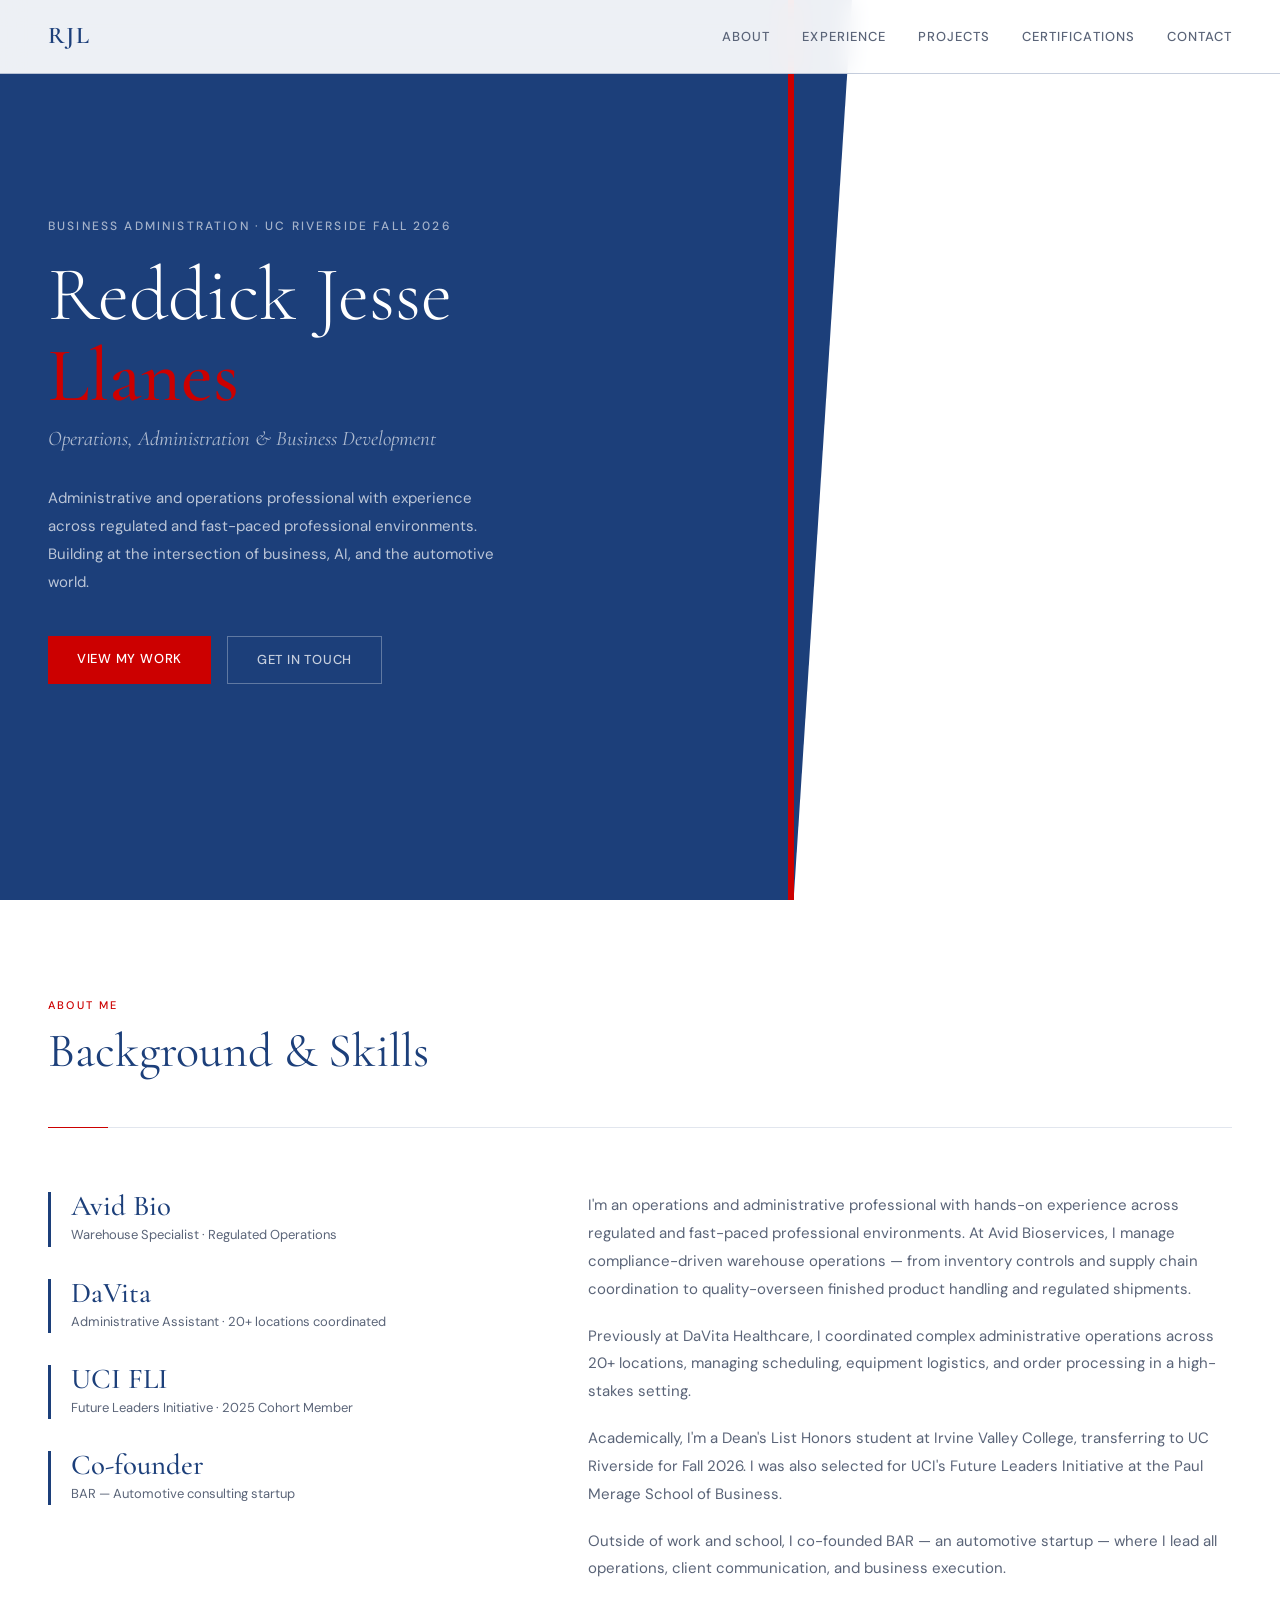
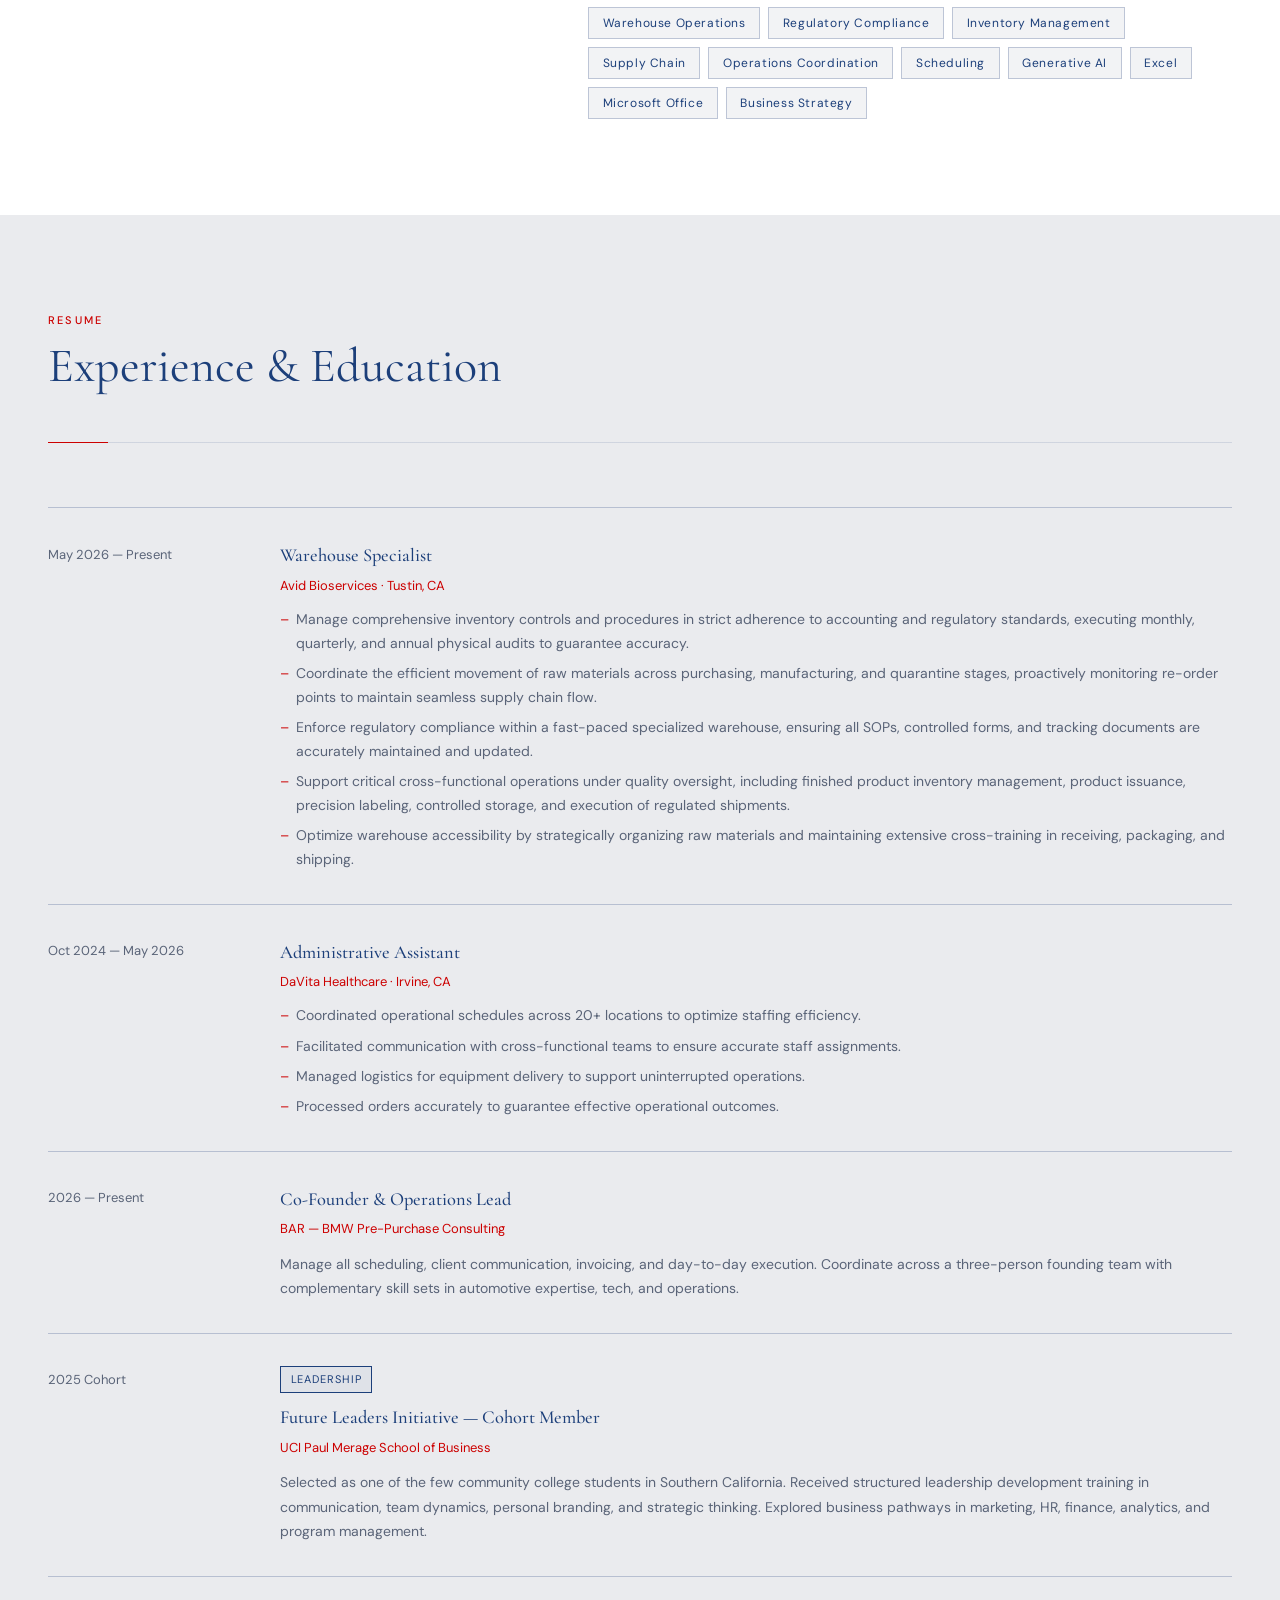
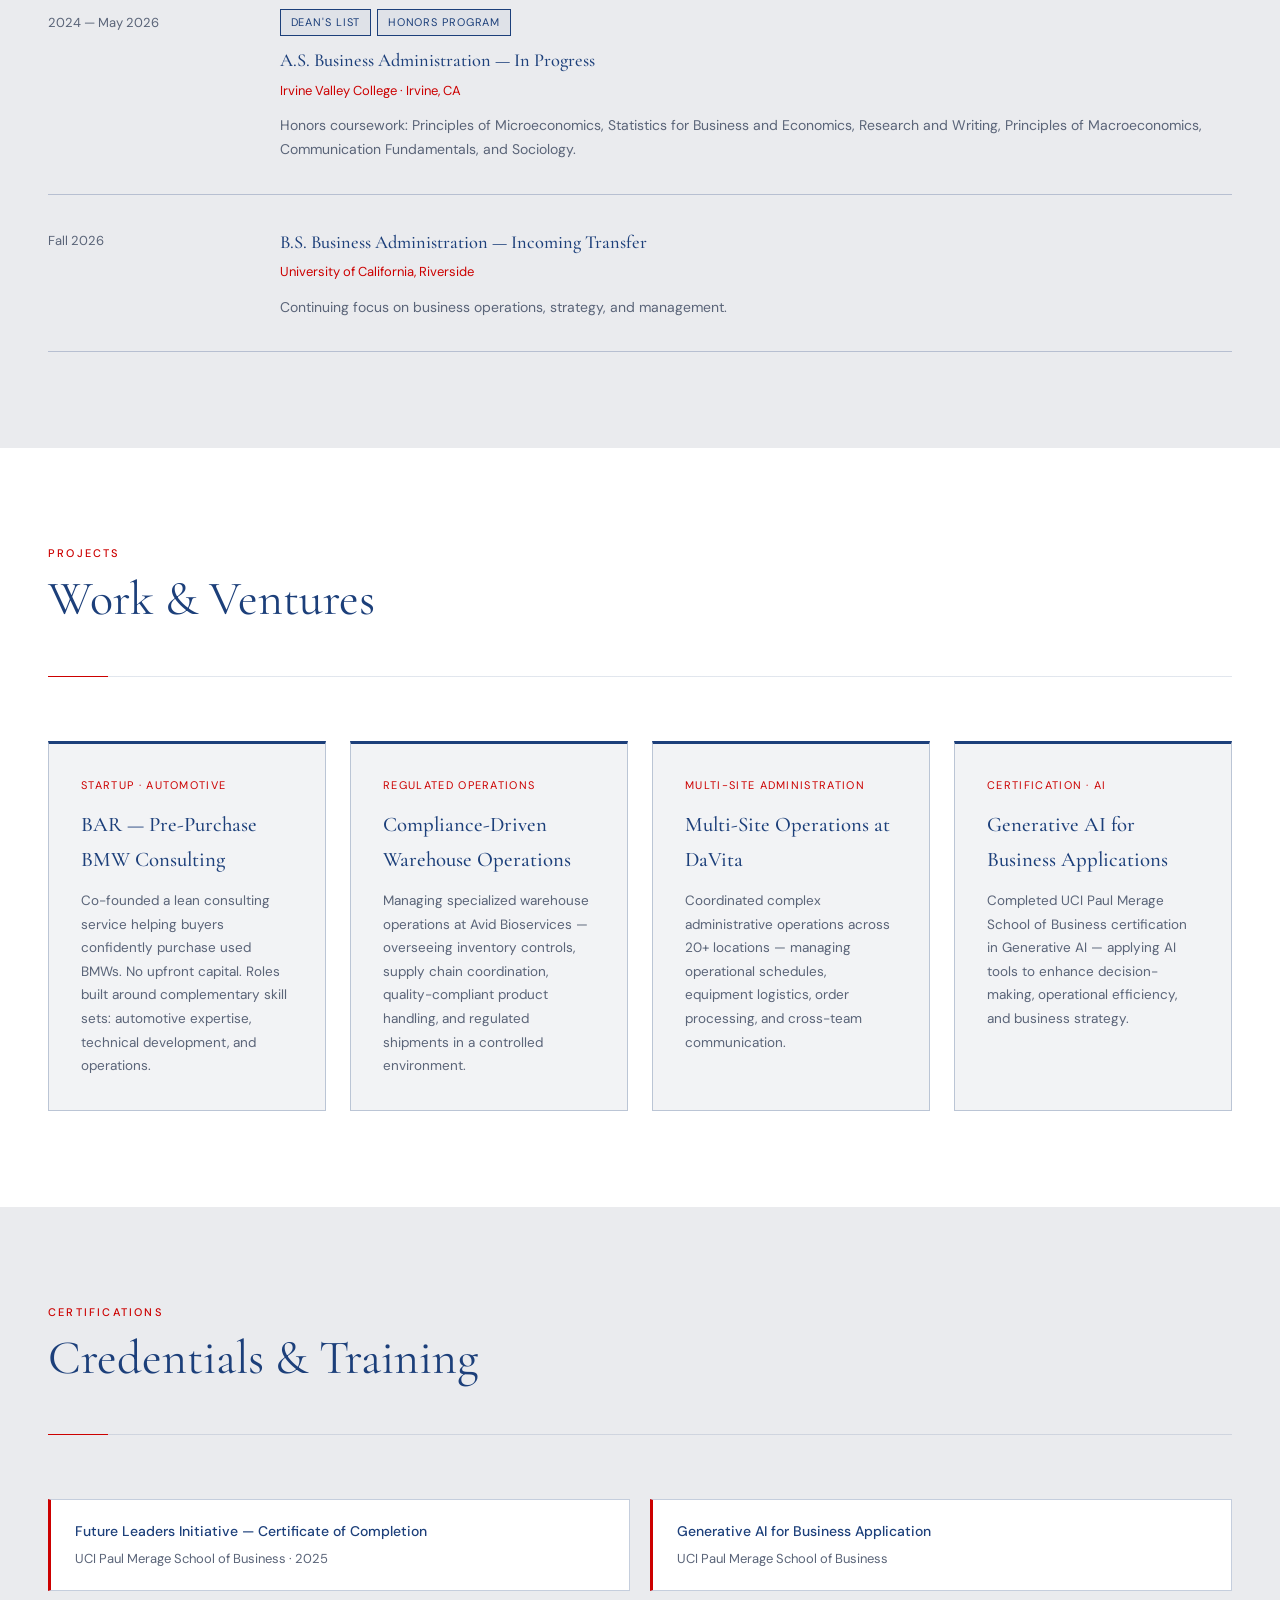
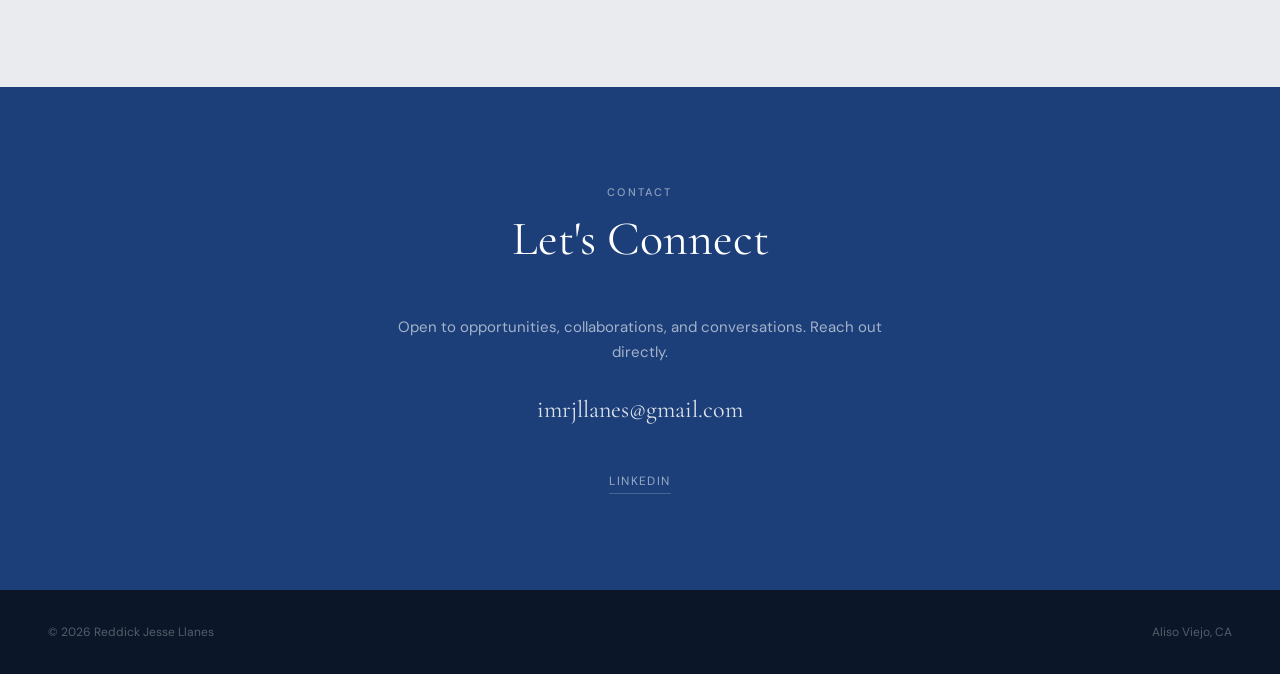
==== index.html @ 9e5bcc11 "Initial commit" ====
<!DOCTYPE html>
<html lang="en">
<head>
<meta charset="UTF-8">
<meta name="viewport" content="width=device-width, initial-scale=1.0">
<title>Reddick Jesse Llanes — Portfolio</title>
<link href="https://fonts.googleapis.com/css2?family=Cormorant+Garamond:wght@300;400;500;600&family=DM+Sans:wght@300;400;500&display=swap" rel="stylesheet">
<style>
  *, *::before, *::after { box-sizing: border-box; margin: 0; padding: 0; }
  :root {
    --bg-page: #F2F3F5; --bg-section-alt: #EAEBEE; --bg-card: #FFFFFF;
    --bmw-blue: #1C3F7A; --bmw-blue-light: #2A5BAD;
    --bmw-red: #CC0000; --bmw-red-light: #E02020;
    --white: #FFFFFF; --text-primary: #0D1A2E; --text-muted: #5A6478;
    --border: rgba(28,63,122,0.13); --border-strong: rgba(28,63,122,0.25);
  }
  html { scroll-behavior: smooth; }
  body { font-family: 'DM Sans', sans-serif; background: var(--bg-page); color: var(--text-primary); font-size: 15px; line-height: 1.7; overflow-x: hidden; }

  nav { position: fixed; top: 0; left: 0; right: 0; z-index: 100; display: flex; align-items: center; justify-content: space-between; padding: 1rem 3rem; background: rgba(255,255,255,0.92); backdrop-filter: blur(12px); border-bottom: 0.5px solid var(--border-strong); }
  .nav-logo { font-family: 'Cormorant Garamond', serif; font-size: 1.5rem; font-weight: 600; color: var(--bmw-blue); letter-spacing: 0.06em; }
  .nav-links { display: flex; gap: 2rem; list-style: none; }
  .nav-links a { color: var(--text-muted); text-decoration: none; font-size: 13px; letter-spacing: 0.08em; text-transform: uppercase; font-weight: 500; transition: color 0.2s; }
  .nav-links a:hover { color: var(--bmw-blue); }

  .hero { min-height: 100vh; display: flex; align-items: center; padding: 0 3rem; position: relative; overflow: hidden; background: var(--bmw-blue); }
  .hero-stripe { position: absolute; top: 0; bottom: 0; right: 0; width: 38%; background: var(--white); clip-path: polygon(12% 0, 100% 0, 100% 100%, 0% 100%); }
  .hero-stripe-accent { position: absolute; top: 0; bottom: 0; right: 38%; width: 6px; background: var(--bmw-red); }
  .hero-content { max-width: 600px; position: relative; z-index: 2; }
  .hero-eyebrow { font-size: 12px; letter-spacing: 0.18em; text-transform: uppercase; color: rgba(255,255,255,0.6); font-weight: 500; margin-bottom: 1.2rem; opacity: 0; animation: fadeUp 0.6s 0.2s forwards; }
  .hero-name { font-family: 'Cormorant Garamond', serif; font-size: clamp(3rem, 6vw, 5rem); font-weight: 300; line-height: 1.05; color: var(--white); margin-bottom: 0.3rem; opacity: 0; animation: fadeUp 0.6s 0.35s forwards; }
  .hero-name span { color: var(--bmw-red); font-weight: 500; }
  .hero-title { font-family: 'Cormorant Garamond', serif; font-size: 1.3rem; font-weight: 400; color: rgba(255,255,255,0.65); margin-bottom: 1.8rem; font-style: italic; opacity: 0; animation: fadeUp 0.6s 0.5s forwards; }
  .hero-desc { font-size: 15px; color: rgba(255,255,255,0.7); max-width: 460px; margin-bottom: 2.5rem; line-height: 1.85; opacity: 0; animation: fadeUp 0.6s 0.65s forwards; }
  .hero-cta { display: flex; gap: 1rem; flex-wrap: wrap; opacity: 0; animation: fadeUp 0.6s 0.8s forwards; }
  .btn-primary { padding: 0.75rem 1.8rem; background: var(--bmw-red); color: var(--white); font-size: 13px; font-weight: 500; letter-spacing: 0.06em; text-transform: uppercase; text-decoration: none; border: none; cursor: pointer; transition: background 0.2s, transform 0.15s; }
  .btn-primary:hover { background: var(--bmw-red-light); transform: translateY(-1px); }
  .btn-outline { padding: 0.75rem 1.8rem; background: transparent; color: rgba(255,255,255,0.75); font-size: 13px; font-weight: 500; letter-spacing: 0.06em; text-transform: uppercase; text-decoration: none; border: 0.5px solid rgba(255,255,255,0.3); cursor: pointer; transition: color 0.2s, border-color 0.2s, transform 0.15s; }
  .btn-outline:hover { color: var(--white); border-color: rgba(255,255,255,0.7); transform: translateY(-1px); }

  section { padding: 6rem 3rem; }
  .section-label { font-size: 11px; letter-spacing: 0.2em; text-transform: uppercase; color: var(--bmw-red); font-weight: 500; margin-bottom: 0.6rem; }
  .section-title { font-family: 'Cormorant Garamond', serif; font-size: clamp(2rem, 4vw, 3rem); font-weight: 400; color: var(--bmw-blue); margin-bottom: 3rem; line-height: 1.15; }
  .divider { width: 100%; height: 1px; background: linear-gradient(to right, var(--bmw-red) 60px, var(--border) 60px); margin-bottom: 4rem; }

  #about { background: var(--white); }
  .about-grid { display: grid; grid-template-columns: 1fr 1.4fr; gap: 5rem; align-items: start; }
  .about-stats { display: flex; flex-direction: column; gap: 2rem; }
  .stat-item { border-left: 3px solid var(--bmw-blue); padding-left: 1.25rem; }
  .stat-num { font-family: 'Cormorant Garamond', serif; font-size: 1.8rem; font-weight: 500; color: var(--bmw-blue); line-height: 1; margin-bottom: 0.2rem; }
  .stat-label { font-size: 13px; color: var(--text-muted); }
  .about-text p { color: var(--text-muted); margin-bottom: 1.2rem; font-size: 15px; line-height: 1.85; }
  .tag-row { display: flex; flex-wrap: wrap; gap: 0.5rem; margin-top: 1.5rem; }
  .tag { padding: 0.3rem 0.85rem; border: 0.5px solid var(--border-strong); font-size: 12px; color: var(--bmw-blue); letter-spacing: 0.05em; background: var(--bg-page); }

  #experience { background: var(--bg-section-alt); }
  .timeline { display: flex; flex-direction: column; }
  .timeline-item { display: grid; grid-template-columns: 200px 1fr; gap: 2rem; padding: 2rem 0; border-bottom: 0.5px solid var(--border-strong); }
  .timeline-item:first-child { border-top: 0.5px solid var(--border-strong); }
  .timeline-date { font-size: 13px; color: var(--text-muted); padding-top: 0.2rem; }
  .timeline-role { font-family: 'Cormorant Garamond', serif; font-size: 1.15rem; font-weight: 500; color: var(--bmw-blue); margin-bottom: 0.2rem; }
  .timeline-org { font-size: 13px; color: var(--bmw-red); margin-bottom: 0.7rem; }
  .timeline-desc { font-size: 14px; color: var(--text-muted); line-height: 1.75; }
  .timeline-bullets { list-style: none; margin-top: 0.5rem; display: flex; flex-direction: column; gap: 0.4rem; }
  .timeline-bullets li { font-size: 14px; color: var(--text-muted); line-height: 1.7; padding-left: 1rem; position: relative; }
  .timeline-bullets li::before { content: '–'; position: absolute; left: 0; color: var(--bmw-red); }
  .badge { display: inline-block; font-size: 11px; letter-spacing: 0.08em; text-transform: uppercase; padding: 0.2rem 0.6rem; border: 0.5px solid var(--bmw-blue); color: var(--bmw-blue); margin-bottom: 0.6rem; margin-right: 0.4rem; background: rgba(28,63,122,0.05); }

  #projects { background: var(--white); }
  .projects-grid { display: grid; grid-template-columns: repeat(auto-fit, minmax(260px, 1fr)); gap: 1.5rem; }
  .project-card { background: var(--bg-page); border: 0.5px solid var(--border-strong); border-top: 3px solid var(--bmw-blue); padding: 2rem; transition: border-top-color 0.2s, transform 0.2s, box-shadow 0.2s; cursor: pointer; }
  .project-card:hover { border-top-color: var(--bmw-red); transform: translateY(-3px); box-shadow: 0 8px 24px rgba(28,63,122,0.08); }
  .project-tag { font-size: 11px; letter-spacing: 0.12em; text-transform: uppercase; color: var(--bmw-red); margin-bottom: 0.8rem; }
  .project-name { font-family: 'Cormorant Garamond', serif; font-size: 1.3rem; font-weight: 500; color: var(--bmw-blue); margin-bottom: 0.7rem; }
  .project-desc { font-size: 13.5px; color: var(--text-muted); line-height: 1.75; }

  #certifications { background: var(--bg-section-alt); }
  .certs-grid { display: grid; grid-template-columns: repeat(auto-fit, minmax(240px, 1fr)); gap: 1.25rem; }
  .cert-card { background: var(--white); border: 0.5px solid var(--border-strong); border-left: 3px solid var(--bmw-red); padding: 1.25rem 1.5rem; }
  .cert-name { font-size: 14px; font-weight: 500; color: var(--bmw-blue); margin-bottom: 0.25rem; }
  .cert-issuer { font-size: 13px; color: var(--text-muted); }

  #contact { background: var(--bmw-blue); text-align: center; }
  .contact-inner { max-width: 500px; margin: 0 auto; }
  .contact-inner .section-label { color: rgba(255,255,255,0.5); }
  .contact-inner .section-title { color: var(--white); }
  .contact-email { font-family: 'Cormorant Garamond', serif; font-size: 1.5rem; color: rgba(255,255,255,0.85); text-decoration: none; display: block; margin: 1.5rem 0 2.5rem; transition: color 0.2s; }
  .contact-email:hover { color: var(--white); }
  .contact-inner p { color: rgba(255,255,255,0.6); }
  .social-row { display: flex; justify-content: center; gap: 1.5rem; flex-wrap: wrap; }
  .social-link { font-size: 12px; letter-spacing: 0.12em; text-transform: uppercase; color: rgba(255,255,255,0.55); text-decoration: none; transition: color 0.2s; border-bottom: 0.5px solid rgba(255,255,255,0.2); padding-bottom: 2px; }
  .social-link:hover { color: var(--white); border-bottom-color: var(--white); }

  footer { padding: 2rem 3rem; background: #0B1729; display: flex; justify-content: space-between; align-items: center; font-size: 12px; color: rgba(255,255,255,0.3); }

  @keyframes fadeUp { from { opacity: 0; transform: translateY(18px); } to { opacity: 1; transform: translateY(0); } }

  /* ── Mobile Navigation ── */
  .nav-hamburger { display: none; flex-direction: column; gap: 5px; cursor: pointer; padding: 4px; background: none; border: none; }
  .nav-hamburger span { display: block; width: 22px; height: 2px; background: var(--bmw-blue); transition: transform 0.3s, opacity 0.3s; }
  .nav-hamburger.open span:nth-child(1) { transform: translateY(7px) rotate(45deg); }
  .nav-hamburger.open span:nth-child(2) { opacity: 0; }
  .nav-hamburger.open span:nth-child(3) { transform: translateY(-7px) rotate(-45deg); }

  /* ── Responsive Breakpoints ── */
  @media (max-width: 768px) {
    nav { padding: 1rem 1.25rem; }
    .nav-hamburger { display: flex; }
    .nav-links {
      display: none; flex-direction: column; gap: 0;
      position: fixed; top: 57px; left: 0; right: 0;
      background: rgba(255,255,255,0.97); backdrop-filter: blur(12px);
      border-bottom: 0.5px solid var(--border-strong);
      padding: 0.5rem 0 1rem; z-index: 99;
    }
    .nav-links.open { display: flex; }
    .nav-links li a { display: block; padding: 0.75rem 1.5rem; font-size: 13px; }

    .hero { padding: 6rem 1.5rem 4rem; }
    .hero-stripe { width: 0; }
    .hero-stripe-accent { display: none; }
    .hero-content { max-width: 100%; }
    .hero-name { font-size: clamp(2.4rem, 10vw, 3.5rem); }
    .hero-title { font-size: 1.1rem; }
    .hero-desc { font-size: 14px; max-width: 100%; }
    .hero-cta { flex-direction: column; gap: 0.75rem; }
    .btn-primary, .btn-outline { text-align: center; }

    section { padding: 4rem 1.5rem; }

    .about-grid { grid-template-columns: 1fr; gap: 2.5rem; }

    .timeline-item { grid-template-columns: 1fr; gap: 0.5rem; }
    .timeline-date { font-size: 12px; color: var(--bmw-red); padding-top: 0; }

    .projects-grid { grid-template-columns: 1fr; }
    .certs-grid { grid-template-columns: 1fr; }

    footer { flex-direction: column; gap: 0.5rem; text-align: center; padding: 1.5rem 1.25rem; }

    .section-title { font-size: clamp(1.75rem, 6vw, 2.5rem); margin-bottom: 2rem; }
    .social-row { gap: 1rem; }
    .contact-email { font-size: 1.2rem; }
  }

  @media (max-width: 400px) {
    .hero-name { font-size: 2.2rem; }
    section { padding: 3rem 1.25rem; }
    .tag-row { gap: 0.4rem; }
    .tag { font-size: 11px; }
  }
</style>
</head>
<body>

<nav>
  <div class="nav-logo">RJL</div>
  <button class="nav-hamburger" aria-label="Toggle menu" aria-expanded="false">
    <span></span><span></span><span></span>
  </button>
  <ul class="nav-links">
    <li><a href="#about">About</a></li>
    <li><a href="#experience">Experience</a></li>
    <li><a href="#projects">Projects</a></li>
    <li><a href="#certifications">Certifications</a></li>
    <li><a href="#contact">Contact</a></li>
  </ul>
</nav>

<section class="hero" id="home">
  <div class="hero-stripe"></div>
  <div class="hero-stripe-accent"></div>
  <div class="hero-content">
    <p class="hero-eyebrow">Business Administration · UC Riverside Fall 2026</p>
    <h1 class="hero-name">Reddick Jesse<br><span>Llanes</span></h1>
    <p class="hero-title">Operations, Administration &amp; Business Development</p>
    <p class="hero-desc">Administrative and operations professional with experience across regulated and fast-paced professional environments. Building at the intersection of business, AI, and the automotive world.</p>
    <div class="hero-cta">
      <a href="#projects" class="btn-primary">View My Work</a>
      <a href="#contact" class="btn-outline">Get In Touch</a>
    </div>
  </div>
</section>

<section id="about">
  <p class="section-label">About Me</p>
  <h2 class="section-title">Background &amp; Skills</h2>
  <div class="divider"></div>
  <div class="about-grid">
    <div class="about-stats">
      <div class="stat-item">
        <div class="stat-num">Avid Bio</div>
        <div class="stat-label">Warehouse Specialist · Regulated Operations</div>
      </div>
      <div class="stat-item">
        <div class="stat-num">DaVita</div>
        <div class="stat-label">Administrative Assistant · 20+ locations coordinated</div>
      </div>
      <div class="stat-item">
        <div class="stat-num">UCI FLI</div>
        <div class="stat-label">Future Leaders Initiative · 2025 Cohort Member</div>
      </div>
      <div class="stat-item">
        <div class="stat-num">Co-founder</div>
        <div class="stat-label">BAR — Automotive consulting startup</div>
      </div>
    </div>
    <div class="about-text">
      <p>I'm an operations and administrative professional with hands-on experience across regulated and fast-paced professional environments. At Avid Bioservices, I manage compliance-driven warehouse operations — from inventory controls and supply chain coordination to quality-overseen finished product handling and regulated shipments.</p>
      <p>Previously at DaVita Healthcare, I coordinated complex administrative operations across 20+ locations, managing scheduling, equipment logistics, and order processing in a high-stakes setting.</p>
      <p>Academically, I'm a Dean's List Honors student at Irvine Valley College, transferring to UC Riverside for Fall 2026. I was also selected for UCI's Future Leaders Initiative at the Paul Merage School of Business.</p>
      <p>Outside of work and school, I co-founded BAR — an automotive startup — where I lead all operations, client communication, and business execution.</p>
      <div class="tag-row">
        <span class="tag">Warehouse Operations</span>
        <span class="tag">Regulatory Compliance</span>
        <span class="tag">Inventory Management</span>
        <span class="tag">Supply Chain</span>
        <span class="tag">Operations Coordination</span>
        <span class="tag">Scheduling</span>
        <span class="tag">Generative AI</span>
        <span class="tag">Excel</span>
        <span class="tag">Microsoft Office</span>
        <span class="tag">Business Strategy</span>
      </div>
    </div>
  </div>
</section>

<section id="experience">
  <p class="section-label">Resume</p>
  <h2 class="section-title">Experience &amp; Education</h2>
  <div class="divider"></div>
  <div class="timeline">

    <div class="timeline-item">
      <div class="timeline-date">May 2026 — Present</div>
      <div>
        <p class="timeline-role">Warehouse Specialist</p>
        <p class="timeline-org">Avid Bioservices · Tustin, CA</p>
        <ul class="timeline-bullets">
          <li>Manage comprehensive inventory controls and procedures in strict adherence to accounting and regulatory standards, executing monthly, quarterly, and annual physical audits to guarantee accuracy.</li>
          <li>Coordinate the efficient movement of raw materials across purchasing, manufacturing, and quarantine stages, proactively monitoring re-order points to maintain seamless supply chain flow.</li>
          <li>Enforce regulatory compliance within a fast-paced specialized warehouse, ensuring all SOPs, controlled forms, and tracking documents are accurately maintained and updated.</li>
          <li>Support critical cross-functional operations under quality oversight, including finished product inventory management, product issuance, precision labeling, controlled storage, and execution of regulated shipments.</li>
          <li>Optimize warehouse accessibility by strategically organizing raw materials and maintaining extensive cross-training in receiving, packaging, and shipping.</li>
        </ul>
      </div>
    </div>

    <div class="timeline-item">
      <div class="timeline-date">Oct 2024 — May 2026</div>
      <div>
        <p class="timeline-role">Administrative Assistant</p>
        <p class="timeline-org">DaVita Healthcare · Irvine, CA</p>
        <ul class="timeline-bullets">
          <li>Coordinated operational schedules across 20+ locations to optimize staffing efficiency.</li>
          <li>Facilitated communication with cross-functional teams to ensure accurate staff assignments.</li>
          <li>Managed logistics for equipment delivery to support uninterrupted operations.</li>
          <li>Processed orders accurately to guarantee effective operational outcomes.</li>
        </ul>
      </div>
    </div>

    <div class="timeline-item">
      <div class="timeline-date">2026 — Present</div>
      <div>
        <p class="timeline-role">Co-Founder &amp; Operations Lead</p>
        <p class="timeline-org">BAR — BMW Pre-Purchase Consulting</p>
        <p class="timeline-desc">Manage all scheduling, client communication, invoicing, and day-to-day execution. Coordinate across a three-person founding team with complementary skill sets in automotive expertise, tech, and operations.</p>
      </div>
    </div>

    <div class="timeline-item">
      <div class="timeline-date">2025 Cohort</div>
      <div>
        <span class="badge">Leadership</span>
        <p class="timeline-role">Future Leaders Initiative — Cohort Member</p>
        <p class="timeline-org">UCI Paul Merage School of Business</p>
        <p class="timeline-desc">Selected as one of the few community college students in Southern California. Received structured leadership development training in communication, team dynamics, personal branding, and strategic thinking. Explored business pathways in marketing, HR, finance, analytics, and program management.</p>
      </div>
    </div>

    <div class="timeline-item">
      <div class="timeline-date">2024 — May 2026</div>
      <div>
        <span class="badge">Dean's List</span><span class="badge">Honors Program</span>
        <p class="timeline-role">A.S. Business Administration — In Progress</p>
        <p class="timeline-org">Irvine Valley College · Irvine, CA</p>
        <p class="timeline-desc">Honors coursework: Principles of Microeconomics, Statistics for Business and Economics, Research and Writing, Principles of Macroeconomics, Communication Fundamentals, and Sociology.</p>
      </div>
    </div>

    <div class="timeline-item">
      <div class="timeline-date">Fall 2026</div>
      <div>
        <p class="timeline-role">B.S. Business Administration — Incoming Transfer</p>
        <p class="timeline-org">University of California, Riverside</p>
        <p class="timeline-desc">Continuing focus on business operations, strategy, and management.</p>
      </div>
    </div>

  </div>
</section>

<section id="projects">
  <p class="section-label">Projects</p>
  <h2 class="section-title">Work &amp; Ventures</h2>
  <div class="divider"></div>
  <div class="projects-grid">
    <div class="project-card">
      <p class="project-tag">Startup · Automotive</p>
      <p class="project-name">BAR — Pre-Purchase BMW Consulting</p>
      <p class="project-desc">Co-founded a lean consulting service helping buyers confidently purchase used BMWs. No upfront capital. Roles built around complementary skill sets: automotive expertise, technical development, and operations.</p>
    </div>
    <div class="project-card">
      <p class="project-tag">Regulated Operations</p>
      <p class="project-name">Compliance-Driven Warehouse Operations</p>
      <p class="project-desc">Managing specialized warehouse operations at Avid Bioservices — overseeing inventory controls, supply chain coordination, quality-compliant product handling, and regulated shipments in a controlled environment.</p>
    </div>
    <div class="project-card">
      <p class="project-tag">Multi-Site Administration</p>
      <p class="project-name">Multi-Site Operations at DaVita</p>
      <p class="project-desc">Coordinated complex administrative operations across 20+ locations — managing operational schedules, equipment logistics, order processing, and cross-team communication.</p>
    </div>
    <div class="project-card">
      <p class="project-tag">Certification · AI</p>
      <p class="project-name">Generative AI for Business Applications</p>
      <p class="project-desc">Completed UCI Paul Merage School of Business certification in Generative AI — applying AI tools to enhance decision-making, operational efficiency, and business strategy.</p>
    </div>
  </div>
</section>

<section id="certifications">
  <p class="section-label">Certifications</p>
  <h2 class="section-title">Credentials &amp; Training</h2>
  <div class="divider"></div>
  <div class="certs-grid">
    <div class="cert-card">
      <p class="cert-name">Future Leaders Initiative — Certificate of Completion</p>
      <p class="cert-issuer">UCI Paul Merage School of Business · 2025</p>
    </div>
    <div class="cert-card">
      <p class="cert-name">Generative AI for Business Application</p>
      <p class="cert-issuer">UCI Paul Merage School of Business</p>
    </div>
  </div>
</section>

<section id="contact">
  <div class="contact-inner">
    <p class="section-label">Contact</p>
    <h2 class="section-title">Let's Connect</h2>
    <p style="font-size:15px; margin-bottom:0;">Open to opportunities, collaborations, and conversations. Reach out directly.</p>
    <a href="mailto:imrjllanes@gmail.com" class="contact-email">imrjllanes@gmail.com</a>
    <div class="social-row">
      <a href="https://www.linkedin.com/in/reddick-jesse-llanes-1581a62a0" class="social-link" target="_blank">LinkedIn</a>
    </div>
  </div>
</section>

<footer>
  <span>© 2026 Reddick Jesse Llanes</span>
  <span>Aliso Viejo, CA</span>
</footer>


<script>
  const hamburger = document.querySelector('.nav-hamburger');
  const navLinks = document.querySelector('.nav-links');
  hamburger.addEventListener('click', () => {
    const open = navLinks.classList.toggle('open');
    hamburger.classList.toggle('open', open);
    hamburger.setAttribute('aria-expanded', open);
  });
  navLinks.querySelectorAll('a').forEach(a => {
    a.addEventListener('click', () => {
      navLinks.classList.remove('open');
      hamburger.classList.remove('open');
      hamburger.setAttribute('aria-expanded', 'false');
    });
  });
</script>
</body>
</html>
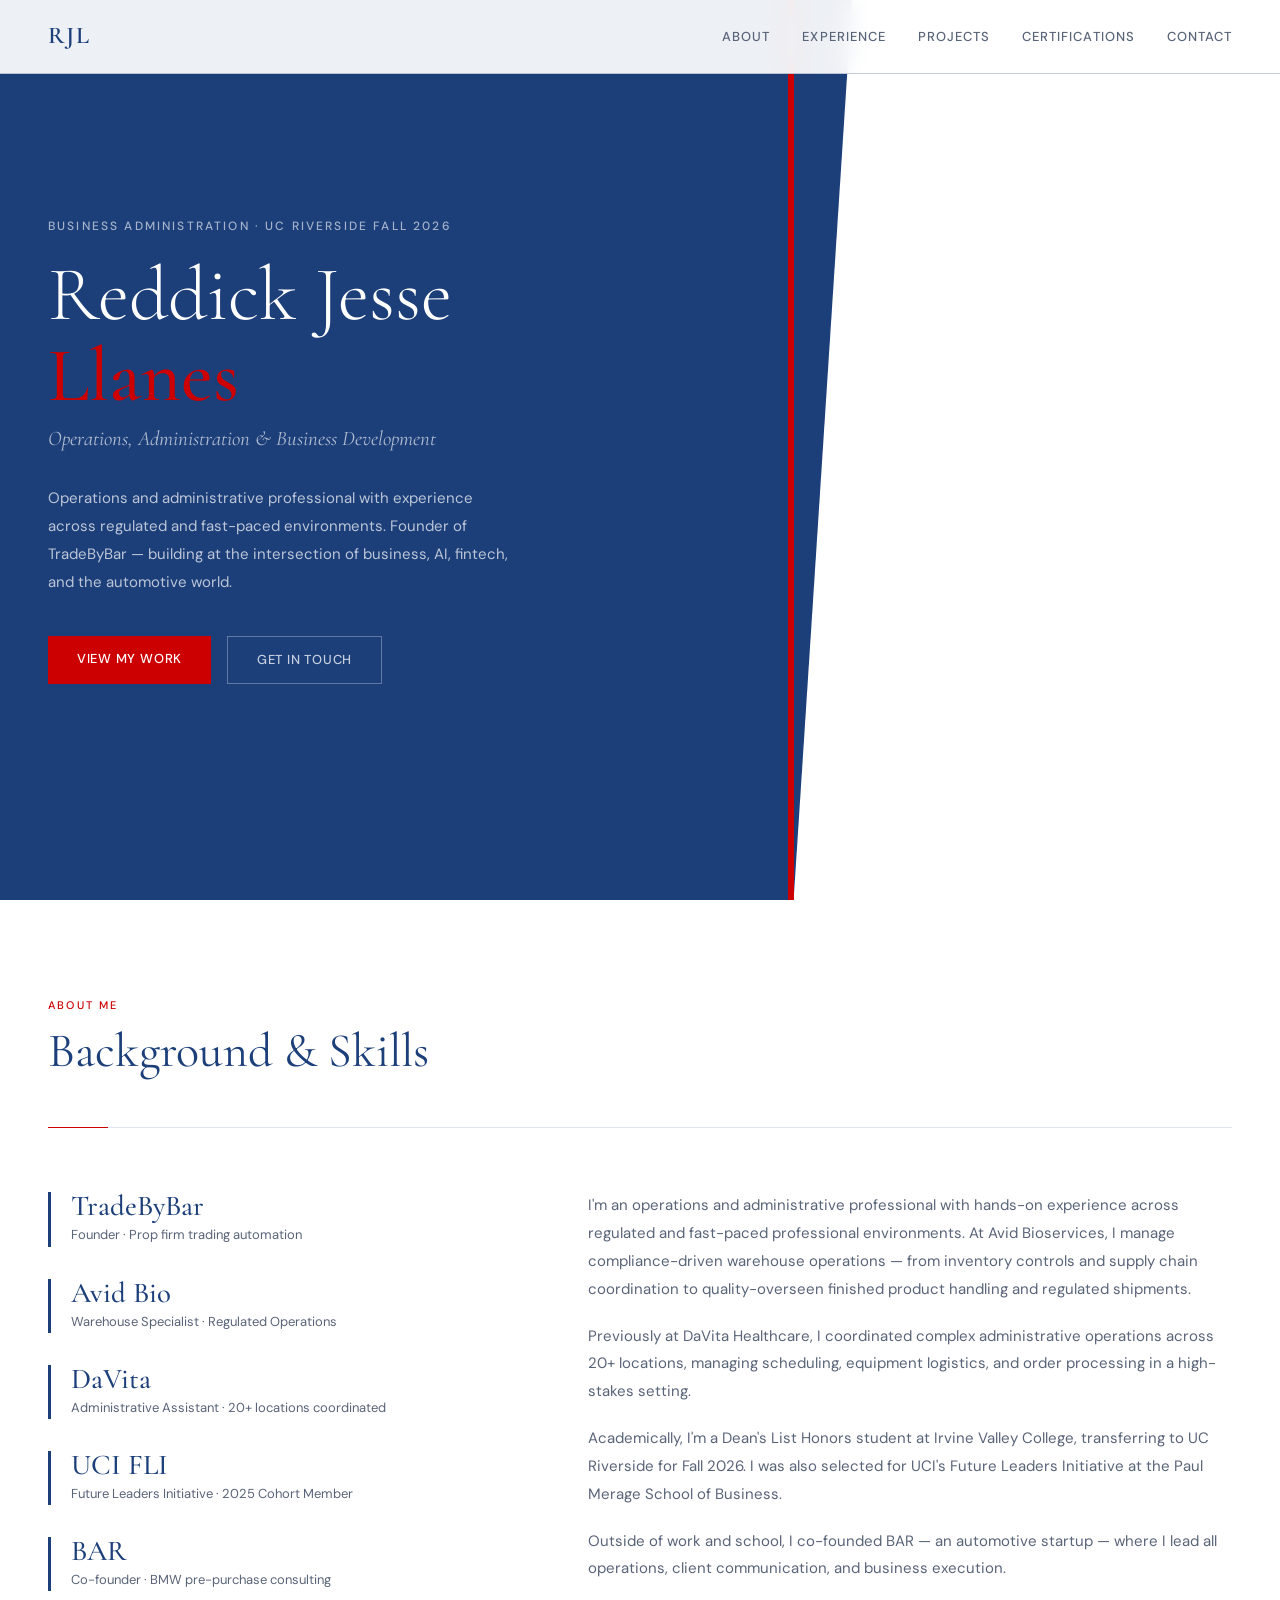
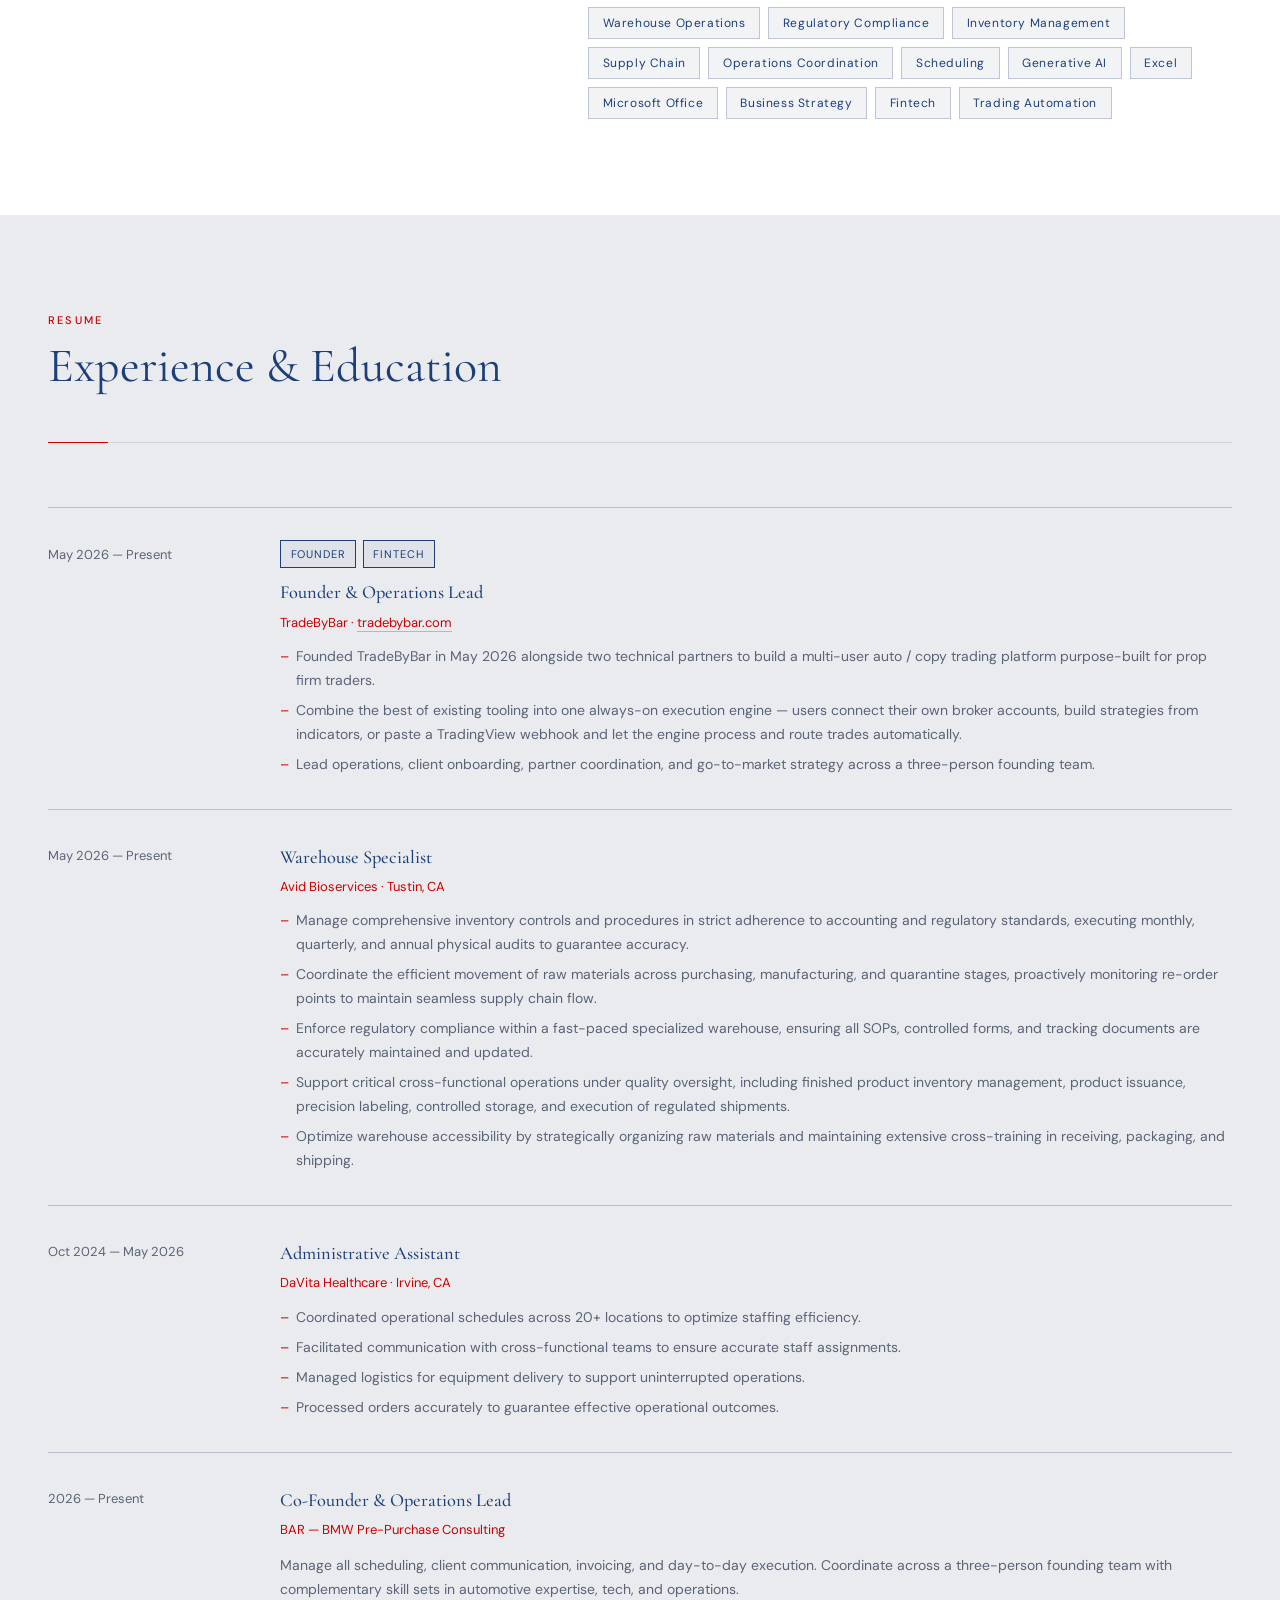
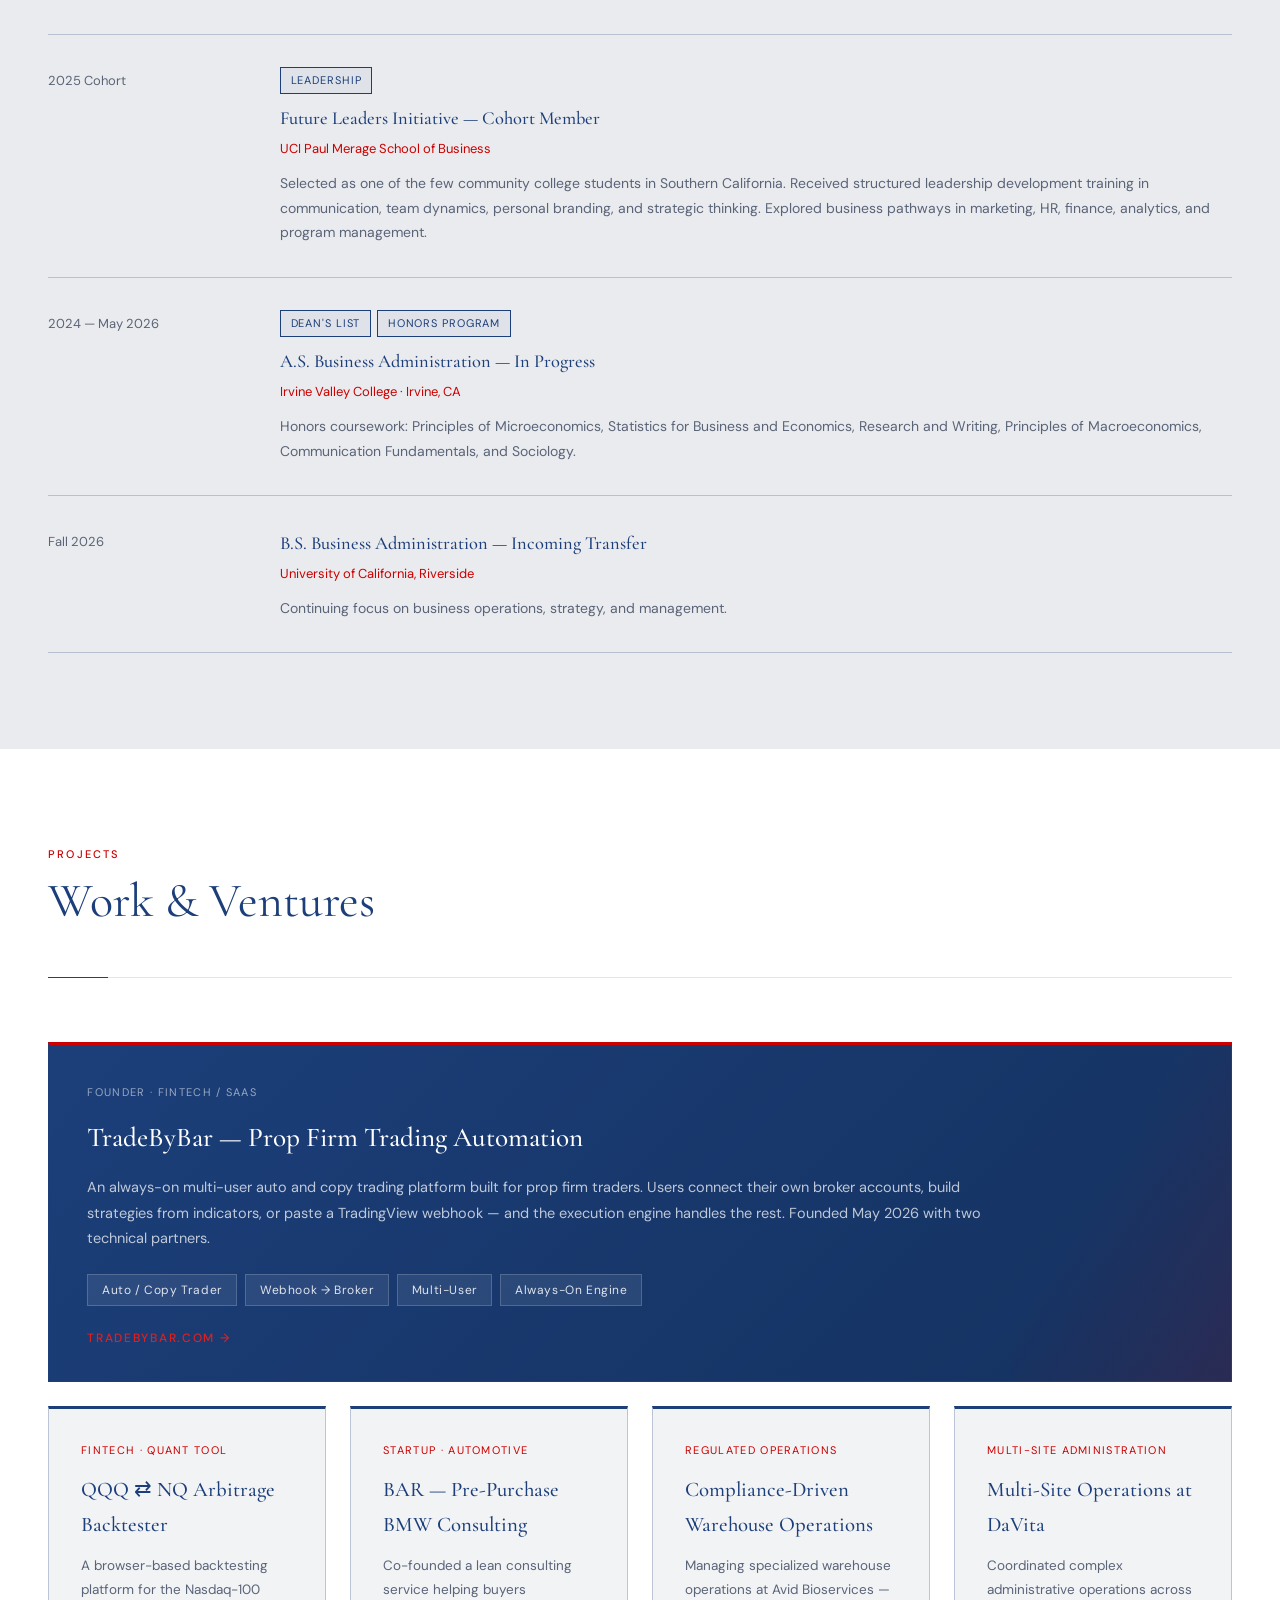
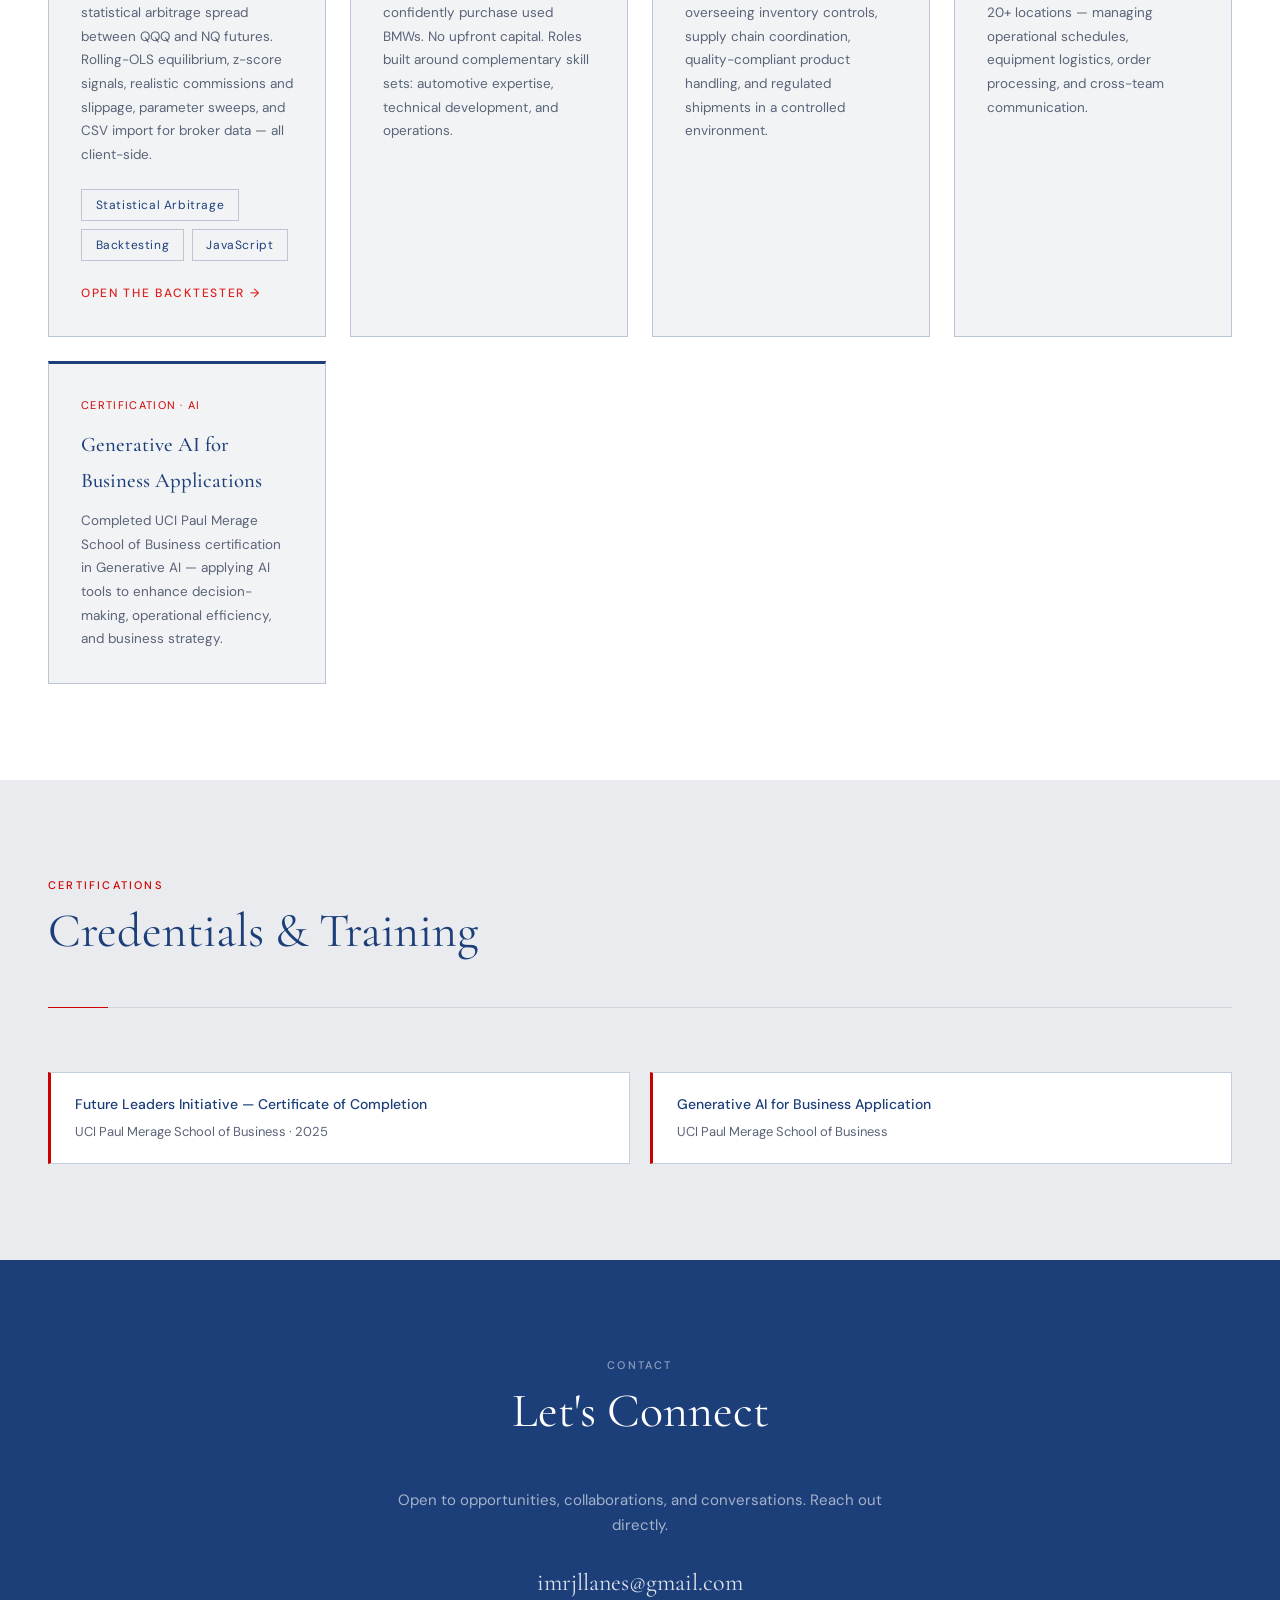
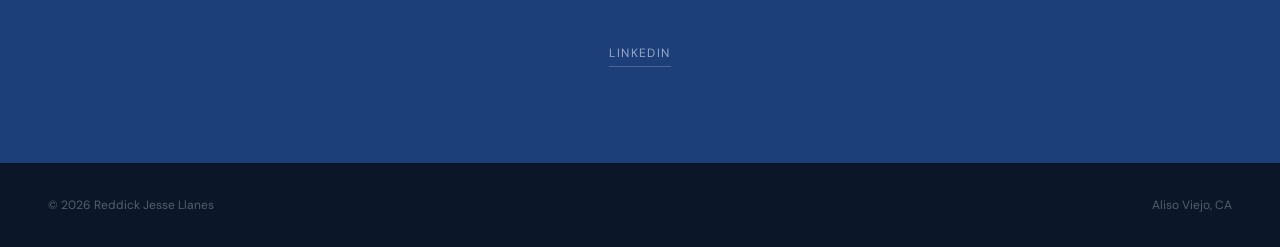
==== commit 53cb78e3: "Add QQQ/NQ arbitrage backtesting platform with TradingView charting Browser-based backtester for the" ====
--- a/index.html
+++ b/index.html
@@ -5,151 +5,7 @@
 <meta name="viewport" content="width=device-width, initial-scale=1.0">
 <title>Reddick Jesse Llanes — Portfolio</title>
 <link href="https://fonts.googleapis.com/css2?family=Cormorant+Garamond:wght@300;400;500;600&family=DM+Sans:wght@300;400;500&display=swap" rel="stylesheet">
-<style>
-  *, *::before, *::after { box-sizing: border-box; margin: 0; padding: 0; }
-  :root {
-    --bg-page: #F2F3F5; --bg-section-alt: #EAEBEE; --bg-card: #FFFFFF;
-    --bmw-blue: #1C3F7A; --bmw-blue-light: #2A5BAD;
-    --bmw-red: #CC0000; --bmw-red-light: #E02020;
-    --white: #FFFFFF; --text-primary: #0D1A2E; --text-muted: #5A6478;
-    --border: rgba(28,63,122,0.13); --border-strong: rgba(28,63,122,0.25);
-  }
-  html { scroll-behavior: smooth; }
-  body { font-family: 'DM Sans', sans-serif; background: var(--bg-page); color: var(--text-primary); font-size: 15px; line-height: 1.7; overflow-x: hidden; }
-
-  nav { position: fixed; top: 0; left: 0; right: 0; z-index: 100; display: flex; align-items: center; justify-content: space-between; padding: 1rem 3rem; background: rgba(255,255,255,0.92); backdrop-filter: blur(12px); border-bottom: 0.5px solid var(--border-strong); }
-  .nav-logo { font-family: 'Cormorant Garamond', serif; font-size: 1.5rem; font-weight: 600; color: var(--bmw-blue); letter-spacing: 0.06em; }
-  .nav-links { display: flex; gap: 2rem; list-style: none; }
-  .nav-links a { color: var(--text-muted); text-decoration: none; font-size: 13px; letter-spacing: 0.08em; text-transform: uppercase; font-weight: 500; transition: color 0.2s; }
-  .nav-links a:hover { color: var(--bmw-blue); }
-
-  .hero { min-height: 100vh; display: flex; align-items: center; padding: 0 3rem; position: relative; overflow: hidden; background: var(--bmw-blue); }
-  .hero-stripe { position: absolute; top: 0; bottom: 0; right: 0; width: 38%; background: var(--white); clip-path: polygon(12% 0, 100% 0, 100% 100%, 0% 100%); }
-  .hero-stripe-accent { position: absolute; top: 0; bottom: 0; right: 38%; width: 6px; background: var(--bmw-red); }
-  .hero-content { max-width: 600px; position: relative; z-index: 2; }
-  .hero-eyebrow { font-size: 12px; letter-spacing: 0.18em; text-transform: uppercase; color: rgba(255,255,255,0.6); font-weight: 500; margin-bottom: 1.2rem; opacity: 0; animation: fadeUp 0.6s 0.2s forwards; }
-  .hero-name { font-family: 'Cormorant Garamond', serif; font-size: clamp(3rem, 6vw, 5rem); font-weight: 300; line-height: 1.05; color: var(--white); margin-bottom: 0.3rem; opacity: 0; animation: fadeUp 0.6s 0.35s forwards; }
-  .hero-name span { color: var(--bmw-red); font-weight: 500; }
-  .hero-title { font-family: 'Cormorant Garamond', serif; font-size: 1.3rem; font-weight: 400; color: rgba(255,255,255,0.65); margin-bottom: 1.8rem; font-style: italic; opacity: 0; animation: fadeUp 0.6s 0.5s forwards; }
-  .hero-desc { font-size: 15px; color: rgba(255,255,255,0.7); max-width: 460px; margin-bottom: 2.5rem; line-height: 1.85; opacity: 0; animation: fadeUp 0.6s 0.65s forwards; }
-  .hero-cta { display: flex; gap: 1rem; flex-wrap: wrap; opacity: 0; animation: fadeUp 0.6s 0.8s forwards; }
-  .btn-primary { padding: 0.75rem 1.8rem; background: var(--bmw-red); color: var(--white); font-size: 13px; font-weight: 500; letter-spacing: 0.06em; text-transform: uppercase; text-decoration: none; border: none; cursor: pointer; transition: background 0.2s, transform 0.15s; }
-  .btn-primary:hover { background: var(--bmw-red-light); transform: translateY(-1px); }
-  .btn-outline { padding: 0.75rem 1.8rem; background: transparent; color: rgba(255,255,255,0.75); font-size: 13px; font-weight: 500; letter-spacing: 0.06em; text-transform: uppercase; text-decoration: none; border: 0.5px solid rgba(255,255,255,0.3); cursor: pointer; transition: color 0.2s, border-color 0.2s, transform 0.15s; }
-  .btn-outline:hover { color: var(--white); border-color: rgba(255,255,255,0.7); transform: translateY(-1px); }
-
-  section { padding: 6rem 3rem; }
-  .section-label { font-size: 11px; letter-spacing: 0.2em; text-transform: uppercase; color: var(--bmw-red); font-weight: 500; margin-bottom: 0.6rem; }
-  .section-title { font-family: 'Cormorant Garamond', serif; font-size: clamp(2rem, 4vw, 3rem); font-weight: 400; color: var(--bmw-blue); margin-bottom: 3rem; line-height: 1.15; }
-  .divider { width: 100%; height: 1px; background: linear-gradient(to right, var(--bmw-red) 60px, var(--border) 60px); margin-bottom: 4rem; }
-
-  #about { background: var(--white); }
-  .about-grid { display: grid; grid-template-columns: 1fr 1.4fr; gap: 5rem; align-items: start; }
-  .about-stats { display: flex; flex-direction: column; gap: 2rem; }
-  .stat-item { border-left: 3px solid var(--bmw-blue); padding-left: 1.25rem; }
-  .stat-num { font-family: 'Cormorant Garamond', serif; font-size: 1.8rem; font-weight: 500; color: var(--bmw-blue); line-height: 1; margin-bottom: 0.2rem; }
-  .stat-label { font-size: 13px; color: var(--text-muted); }
-  .about-text p { color: var(--text-muted); margin-bottom: 1.2rem; font-size: 15px; line-height: 1.85; }
-  .tag-row { display: flex; flex-wrap: wrap; gap: 0.5rem; margin-top: 1.5rem; }
-  .tag { padding: 0.3rem 0.85rem; border: 0.5px solid var(--border-strong); font-size: 12px; color: var(--bmw-blue); letter-spacing: 0.05em; background: var(--bg-page); }
-
-  #experience { background: var(--bg-section-alt); }
-  .timeline { display: flex; flex-direction: column; }
-  .timeline-item { display: grid; grid-template-columns: 200px 1fr; gap: 2rem; padding: 2rem 0; border-bottom: 0.5px solid var(--border-strong); }
-  .timeline-item:first-child { border-top: 0.5px solid var(--border-strong); }
-  .timeline-date { font-size: 13px; color: var(--text-muted); padding-top: 0.2rem; }
-  .timeline-role { font-family: 'Cormorant Garamond', serif; font-size: 1.15rem; font-weight: 500; color: var(--bmw-blue); margin-bottom: 0.2rem; }
-  .timeline-org { font-size: 13px; color: var(--bmw-red); margin-bottom: 0.7rem; }
-  .timeline-desc { font-size: 14px; color: var(--text-muted); line-height: 1.75; }
-  .timeline-bullets { list-style: none; margin-top: 0.5rem; display: flex; flex-direction: column; gap: 0.4rem; }
-  .timeline-bullets li { font-size: 14px; color: var(--text-muted); line-height: 1.7; padding-left: 1rem; position: relative; }
-  .timeline-bullets li::before { content: '–'; position: absolute; left: 0; color: var(--bmw-red); }
-  .badge { display: inline-block; font-size: 11px; letter-spacing: 0.08em; text-transform: uppercase; padding: 0.2rem 0.6rem; border: 0.5px solid var(--bmw-blue); color: var(--bmw-blue); margin-bottom: 0.6rem; margin-right: 0.4rem; background: rgba(28,63,122,0.05); }
-
-  #projects { background: var(--white); }
-  .projects-grid { display: grid; grid-template-columns: repeat(auto-fit, minmax(260px, 1fr)); gap: 1.5rem; }
-  .project-card { background: var(--bg-page); border: 0.5px solid var(--border-strong); border-top: 3px solid var(--bmw-blue); padding: 2rem; transition: border-top-color 0.2s, transform 0.2s, box-shadow 0.2s; cursor: pointer; }
-  .project-card:hover { border-top-color: var(--bmw-red); transform: translateY(-3px); box-shadow: 0 8px 24px rgba(28,63,122,0.08); }
-  .project-tag { font-size: 11px; letter-spacing: 0.12em; text-transform: uppercase; color: var(--bmw-red); margin-bottom: 0.8rem; }
-  .project-name { font-family: 'Cormorant Garamond', serif; font-size: 1.3rem; font-weight: 500; color: var(--bmw-blue); margin-bottom: 0.7rem; }
-  .project-desc { font-size: 13.5px; color: var(--text-muted); line-height: 1.75; }
-
-  #certifications { background: var(--bg-section-alt); }
-  .certs-grid { display: grid; grid-template-columns: repeat(auto-fit, minmax(240px, 1fr)); gap: 1.25rem; }
-  .cert-card { background: var(--white); border: 0.5px solid var(--border-strong); border-left: 3px solid var(--bmw-red); padding: 1.25rem 1.5rem; }
-  .cert-name { font-size: 14px; font-weight: 500; color: var(--bmw-blue); margin-bottom: 0.25rem; }
-  .cert-issuer { font-size: 13px; color: var(--text-muted); }
-
-  #contact { background: var(--bmw-blue); text-align: center; }
-  .contact-inner { max-width: 500px; margin: 0 auto; }
-  .contact-inner .section-label { color: rgba(255,255,255,0.5); }
-  .contact-inner .section-title { color: var(--white); }
-  .contact-email { font-family: 'Cormorant Garamond', serif; font-size: 1.5rem; color: rgba(255,255,255,0.85); text-decoration: none; display: block; margin: 1.5rem 0 2.5rem; transition: color 0.2s; }
-  .contact-email:hover { color: var(--white); }
-  .contact-inner p { color: rgba(255,255,255,0.6); }
-  .social-row { display: flex; justify-content: center; gap: 1.5rem; flex-wrap: wrap; }
-  .social-link { font-size: 12px; letter-spacing: 0.12em; text-transform: uppercase; color: rgba(255,255,255,0.55); text-decoration: none; transition: color 0.2s; border-bottom: 0.5px solid rgba(255,255,255,0.2); padding-bottom: 2px; }
-  .social-link:hover { color: var(--white); border-bottom-color: var(--white); }
-
-  footer { padding: 2rem 3rem; background: #0B1729; display: flex; justify-content: space-between; align-items: center; font-size: 12px; color: rgba(255,255,255,0.3); }
-
-  @keyframes fadeUp { from { opacity: 0; transform: translateY(18px); } to { opacity: 1; transform: translateY(0); } }
-
-  /* ── Mobile Navigation ── */
-  .nav-hamburger { display: none; flex-direction: column; gap: 5px; cursor: pointer; padding: 4px; background: none; border: none; }
-  .nav-hamburger span { display: block; width: 22px; height: 2px; background: var(--bmw-blue); transition: transform 0.3s, opacity 0.3s; }
-  .nav-hamburger.open span:nth-child(1) { transform: translateY(7px) rotate(45deg); }
-  .nav-hamburger.open span:nth-child(2) { opacity: 0; }
-  .nav-hamburger.open span:nth-child(3) { transform: translateY(-7px) rotate(-45deg); }
-
-  /* ── Responsive Breakpoints ── */
-  @media (max-width: 768px) {
-    nav { padding: 1rem 1.25rem; }
-    .nav-hamburger { display: flex; }
-    .nav-links {
-      display: none; flex-direction: column; gap: 0;
-      position: fixed; top: 57px; left: 0; right: 0;
-      background: rgba(255,255,255,0.97); backdrop-filter: blur(12px);
-      border-bottom: 0.5px solid var(--border-strong);
-      padding: 0.5rem 0 1rem; z-index: 99;
-    }
-    .nav-links.open { display: flex; }
-    .nav-links li a { display: block; padding: 0.75rem 1.5rem; font-size: 13px; }
-
-    .hero { padding: 6rem 1.5rem 4rem; }
-    .hero-stripe { width: 0; }
-    .hero-stripe-accent { display: none; }
-    .hero-content { max-width: 100%; }
-    .hero-name { font-size: clamp(2.4rem, 10vw, 3.5rem); }
-    .hero-title { font-size: 1.1rem; }
-    .hero-desc { font-size: 14px; max-width: 100%; }
-    .hero-cta { flex-direction: column; gap: 0.75rem; }
-    .btn-primary, .btn-outline { text-align: center; }
-
-    section { padding: 4rem 1.5rem; }
-
-    .about-grid { grid-template-columns: 1fr; gap: 2.5rem; }
-
-    .timeline-item { grid-template-columns: 1fr; gap: 0.5rem; }
-    .timeline-date { font-size: 12px; color: var(--bmw-red); padding-top: 0; }
-
-    .projects-grid { grid-template-columns: 1fr; }
-    .certs-grid { grid-template-columns: 1fr; }
-
-    footer { flex-direction: column; gap: 0.5rem; text-align: center; padding: 1.5rem 1.25rem; }
-
-    .section-title { font-size: clamp(1.75rem, 6vw, 2.5rem); margin-bottom: 2rem; }
-    .social-row { gap: 1rem; }
-    .contact-email { font-size: 1.2rem; }
-  }
-
-  @media (max-width: 400px) {
-    .hero-name { font-size: 2.2rem; }
-    section { padding: 3rem 1.25rem; }
-    .tag-row { gap: 0.4rem; }
-    .tag { font-size: 11px; }
-  }
-</style>
+<link rel="stylesheet" href="style.css">
 </head>
 <body>
 
@@ -174,7 +30,7 @@
     <p class="hero-eyebrow">Business Administration · UC Riverside Fall 2026</p>
     <h1 class="hero-name">Reddick Jesse<br><span>Llanes</span></h1>
     <p class="hero-title">Operations, Administration &amp; Business Development</p>
-    <p class="hero-desc">Administrative and operations professional with experience across regulated and fast-paced professional environments. Building at the intersection of business, AI, and the automotive world.</p>
+    <p class="hero-desc">Operations and administrative professional with experience across regulated and fast-paced environments. Founder of TradeByBar — building at the intersection of business, AI, fintech, and the automotive world.</p>
     <div class="hero-cta">
       <a href="#projects" class="btn-primary">View My Work</a>
       <a href="#contact" class="btn-outline">Get In Touch</a>
@@ -189,6 +45,10 @@
   <div class="about-grid">
     <div class="about-stats">
       <div class="stat-item">
+        <div class="stat-num">TradeByBar</div>
+        <div class="stat-label">Founder · Prop firm trading automation</div>
+      </div>
+      <div class="stat-item">
         <div class="stat-num">Avid Bio</div>
         <div class="stat-label">Warehouse Specialist · Regulated Operations</div>
       </div>
@@ -201,8 +61,8 @@
         <div class="stat-label">Future Leaders Initiative · 2025 Cohort Member</div>
       </div>
       <div class="stat-item">
-        <div class="stat-num">Co-founder</div>
-        <div class="stat-label">BAR — Automotive consulting startup</div>
+        <div class="stat-num">BAR</div>
+        <div class="stat-label">Co-founder · BMW pre-purchase consulting</div>
       </div>
     </div>
     <div class="about-text">
@@ -221,6 +81,8 @@
         <span class="tag">Excel</span>
         <span class="tag">Microsoft Office</span>
         <span class="tag">Business Strategy</span>
+        <span class="tag">Fintech</span>
+        <span class="tag">Trading Automation</span>
       </div>
     </div>
   </div>
@@ -231,6 +93,20 @@
   <h2 class="section-title">Experience &amp; Education</h2>
   <div class="divider"></div>
   <div class="timeline">
+
+    <div class="timeline-item">
+      <div class="timeline-date">May 2026 — Present</div>
+      <div>
+        <span class="badge">Founder</span><span class="badge">Fintech</span>
+        <p class="timeline-role">Founder &amp; Operations Lead</p>
+        <p class="timeline-org">TradeByBar · <a href="https://tradebybar.com/" target="_blank" rel="noopener" class="timeline-link">tradebybar.com</a></p>
+        <ul class="timeline-bullets">
+          <li>Founded TradeByBar in May 2026 alongside two technical partners to build a multi-user auto / copy trading platform purpose-built for prop firm traders.</li>
+          <li>Combine the best of existing tooling into one always-on execution engine — users connect their own broker accounts, build strategies from indicators, or paste a TradingView webhook and let the engine process and route trades automatically.</li>
+          <li>Lead operations, client onboarding, partner coordination, and go-to-market strategy across a three-person founding team.</li>
+        </ul>
+      </div>
+    </div>
 
     <div class="timeline-item">
       <div class="timeline-date">May 2026 — Present</div>
@@ -307,6 +183,29 @@
   <h2 class="section-title">Work &amp; Ventures</h2>
   <div class="divider"></div>
   <div class="projects-grid">
+    <a href="https://tradebybar.com/" target="_blank" rel="noopener" class="project-card project-card--featured">
+      <p class="project-tag">Founder · Fintech / SaaS</p>
+      <p class="project-name">TradeByBar — Prop Firm Trading Automation</p>
+      <p class="project-desc">An always-on multi-user auto and copy trading platform built for prop firm traders. Users connect their own broker accounts, build strategies from indicators, or paste a TradingView webhook — and the execution engine handles the rest. Founded May 2026 with two technical partners.</p>
+      <div class="project-stack">
+        <span class="tag">Auto / Copy Trader</span>
+        <span class="tag">Webhook → Broker</span>
+        <span class="tag">Multi-User</span>
+        <span class="tag">Always-On Engine</span>
+      </div>
+      <p class="project-link">tradebybar.com →</p>
+    </a>
+    <a href="qqq-mnq-arbitrage/" class="project-card">
+      <p class="project-tag">Fintech · Quant Tool</p>
+      <p class="project-name">QQQ ⇄ NQ Arbitrage Backtester</p>
+      <p class="project-desc">A browser-based backtesting platform for the Nasdaq-100 statistical arbitrage spread between QQQ and NQ futures. Rolling-OLS equilibrium, z-score signals, realistic commissions and slippage, parameter sweeps, and CSV import for broker data — all client-side.</p>
+      <div class="project-stack">
+        <span class="tag">Statistical Arbitrage</span>
+        <span class="tag">Backtesting</span>
+        <span class="tag">JavaScript</span>
+      </div>
+      <p class="project-link">Open the backtester →</p>
+    </a>
     <div class="project-card">
       <p class="project-tag">Startup · Automotive</p>
       <p class="project-name">BAR — Pre-Purchase BMW Consulting</p>
@@ -362,23 +261,6 @@
   <span>© 2026 Reddick Jesse Llanes</span>
   <span>Aliso Viejo, CA</span>
 </footer>
-
-
-<script>
-  const hamburger = document.querySelector('.nav-hamburger');
-  const navLinks = document.querySelector('.nav-links');
-  hamburger.addEventListener('click', () => {
-    const open = navLinks.classList.toggle('open');
-    hamburger.classList.toggle('open', open);
-    hamburger.setAttribute('aria-expanded', open);
-  });
-  navLinks.querySelectorAll('a').forEach(a => {
-    a.addEventListener('click', () => {
-      navLinks.classList.remove('open');
-      hamburger.classList.remove('open');
-      hamburger.setAttribute('aria-expanded', 'false');
-    });
-  });
-</script>
+<script src="script.js"></script>
 </body>
 </html>
--- a/style.css
+++ b/style.css
@@ -0,0 +1,160 @@
+*, *::before, *::after { box-sizing: border-box; margin: 0; padding: 0; }
+  :root {
+    --bg-page: #F2F3F5; --bg-section-alt: #EAEBEE; --bg-card: #FFFFFF;
+    --bmw-blue: #1C3F7A; --bmw-blue-light: #2A5BAD;
+    --bmw-red: #CC0000; --bmw-red-light: #E02020;
+    --white: #FFFFFF; --text-primary: #0D1A2E; --text-muted: #5A6478;
+    --border: rgba(28,63,122,0.13); --border-strong: rgba(28,63,122,0.25);
+  }
+  html { scroll-behavior: smooth; }
+  body { font-family: 'DM Sans', sans-serif; background: var(--bg-page); color: var(--text-primary); font-size: 15px; line-height: 1.7; overflow-x: hidden; }
+
+  nav { position: fixed; top: 0; left: 0; right: 0; z-index: 100; display: flex; align-items: center; justify-content: space-between; padding: 1rem 3rem; background: rgba(255,255,255,0.92); backdrop-filter: blur(12px); border-bottom: 0.5px solid var(--border-strong); }
+  .nav-logo { font-family: 'Cormorant Garamond', serif; font-size: 1.5rem; font-weight: 600; color: var(--bmw-blue); letter-spacing: 0.06em; }
+  .nav-links { display: flex; gap: 2rem; list-style: none; }
+  .nav-links a { color: var(--text-muted); text-decoration: none; font-size: 13px; letter-spacing: 0.08em; text-transform: uppercase; font-weight: 500; transition: color 0.2s; }
+  .nav-links a:hover { color: var(--bmw-blue); }
+
+  .hero { min-height: 100vh; display: flex; align-items: center; padding: 0 3rem; position: relative; overflow: hidden; background: var(--bmw-blue); }
+  .hero-stripe { position: absolute; top: 0; bottom: 0; right: 0; width: 38%; background: var(--white); clip-path: polygon(12% 0, 100% 0, 100% 100%, 0% 100%); }
+  .hero-stripe-accent { position: absolute; top: 0; bottom: 0; right: 38%; width: 6px; background: var(--bmw-red); }
+  .hero-content { max-width: 600px; position: relative; z-index: 2; }
+  .hero-eyebrow { font-size: 12px; letter-spacing: 0.18em; text-transform: uppercase; color: rgba(255,255,255,0.6); font-weight: 500; margin-bottom: 1.2rem; opacity: 0; animation: fadeUp 0.6s 0.2s forwards; }
+  .hero-name { font-family: 'Cormorant Garamond', serif; font-size: clamp(3rem, 6vw, 5rem); font-weight: 300; line-height: 1.05; color: var(--white); margin-bottom: 0.3rem; opacity: 0; animation: fadeUp 0.6s 0.35s forwards; }
+  .hero-name span { color: var(--bmw-red); font-weight: 500; }
+  .hero-title { font-family: 'Cormorant Garamond', serif; font-size: 1.3rem; font-weight: 400; color: rgba(255,255,255,0.65); margin-bottom: 1.8rem; font-style: italic; opacity: 0; animation: fadeUp 0.6s 0.5s forwards; }
+  .hero-desc { font-size: 15px; color: rgba(255,255,255,0.7); max-width: 460px; margin-bottom: 2.5rem; line-height: 1.85; opacity: 0; animation: fadeUp 0.6s 0.65s forwards; }
+  .hero-cta { display: flex; gap: 1rem; flex-wrap: wrap; opacity: 0; animation: fadeUp 0.6s 0.8s forwards; }
+  .btn-primary { padding: 0.75rem 1.8rem; background: var(--bmw-red); color: var(--white); font-size: 13px; font-weight: 500; letter-spacing: 0.06em; text-transform: uppercase; text-decoration: none; border: none; cursor: pointer; transition: background 0.2s, transform 0.15s; }
+  .btn-primary:hover { background: var(--bmw-red-light); transform: translateY(-1px); }
+  .btn-outline { padding: 0.75rem 1.8rem; background: transparent; color: rgba(255,255,255,0.75); font-size: 13px; font-weight: 500; letter-spacing: 0.06em; text-transform: uppercase; text-decoration: none; border: 0.5px solid rgba(255,255,255,0.3); cursor: pointer; transition: color 0.2s, border-color 0.2s, transform 0.15s; }
+  .btn-outline:hover { color: var(--white); border-color: rgba(255,255,255,0.7); transform: translateY(-1px); }
+
+  section { padding: 6rem 3rem; }
+  .section-label { font-size: 11px; letter-spacing: 0.2em; text-transform: uppercase; color: var(--bmw-red); font-weight: 500; margin-bottom: 0.6rem; }
+  .section-title { font-family: 'Cormorant Garamond', serif; font-size: clamp(2rem, 4vw, 3rem); font-weight: 400; color: var(--bmw-blue); margin-bottom: 3rem; line-height: 1.15; }
+  .divider { width: 100%; height: 1px; background: linear-gradient(to right, var(--bmw-red) 60px, var(--border) 60px); margin-bottom: 4rem; }
+
+  #about { background: var(--white); }
+  .about-grid { display: grid; grid-template-columns: 1fr 1.4fr; gap: 5rem; align-items: start; }
+  .about-stats { display: flex; flex-direction: column; gap: 2rem; }
+  .stat-item { border-left: 3px solid var(--bmw-blue); padding-left: 1.25rem; }
+  .stat-num { font-family: 'Cormorant Garamond', serif; font-size: 1.8rem; font-weight: 500; color: var(--bmw-blue); line-height: 1; margin-bottom: 0.2rem; }
+  .stat-label { font-size: 13px; color: var(--text-muted); }
+  .about-text p { color: var(--text-muted); margin-bottom: 1.2rem; font-size: 15px; line-height: 1.85; }
+  .tag-row { display: flex; flex-wrap: wrap; gap: 0.5rem; margin-top: 1.5rem; }
+  .tag { padding: 0.3rem 0.85rem; border: 0.5px solid var(--border-strong); font-size: 12px; color: var(--bmw-blue); letter-spacing: 0.05em; background: var(--bg-page); }
+
+  #experience { background: var(--bg-section-alt); }
+  .timeline { display: flex; flex-direction: column; }
+  .timeline-item { display: grid; grid-template-columns: 200px 1fr; gap: 2rem; padding: 2rem 0; border-bottom: 0.5px solid var(--border-strong); }
+  .timeline-item:first-child { border-top: 0.5px solid var(--border-strong); }
+  .timeline-date { font-size: 13px; color: var(--text-muted); padding-top: 0.2rem; }
+  .timeline-role { font-family: 'Cormorant Garamond', serif; font-size: 1.15rem; font-weight: 500; color: var(--bmw-blue); margin-bottom: 0.2rem; }
+  .timeline-org { font-size: 13px; color: var(--bmw-red); margin-bottom: 0.7rem; }
+  .timeline-link { color: var(--bmw-red); text-decoration: none; border-bottom: 0.5px solid rgba(204,0,0,0.3); transition: border-color 0.2s; }
+  .timeline-link:hover { border-bottom-color: var(--bmw-red); }
+  .timeline-desc { font-size: 14px; color: var(--text-muted); line-height: 1.75; }
+  .timeline-bullets { list-style: none; margin-top: 0.5rem; display: flex; flex-direction: column; gap: 0.4rem; }
+  .timeline-bullets li { font-size: 14px; color: var(--text-muted); line-height: 1.7; padding-left: 1rem; position: relative; }
+  .timeline-bullets li::before { content: '–'; position: absolute; left: 0; color: var(--bmw-red); }
+  .badge { display: inline-block; font-size: 11px; letter-spacing: 0.08em; text-transform: uppercase; padding: 0.2rem 0.6rem; border: 0.5px solid var(--bmw-blue); color: var(--bmw-blue); margin-bottom: 0.6rem; margin-right: 0.4rem; background: rgba(28,63,122,0.05); }
+
+  #projects { background: var(--white); }
+  .projects-grid { display: grid; grid-template-columns: repeat(auto-fit, minmax(260px, 1fr)); gap: 1.5rem; }
+  .project-card { background: var(--bg-page); border: 0.5px solid var(--border-strong); border-top: 3px solid var(--bmw-blue); padding: 2rem; transition: border-top-color 0.2s, transform 0.2s, box-shadow 0.2s; cursor: pointer; }
+  .project-card:hover { border-top-color: var(--bmw-red); transform: translateY(-3px); box-shadow: 0 8px 24px rgba(28,63,122,0.08); }
+  .project-tag { font-size: 11px; letter-spacing: 0.12em; text-transform: uppercase; color: var(--bmw-red); margin-bottom: 0.8rem; }
+  .project-name { font-family: 'Cormorant Garamond', serif; font-size: 1.3rem; font-weight: 500; color: var(--bmw-blue); margin-bottom: 0.7rem; }
+  .project-desc { font-size: 13.5px; color: var(--text-muted); line-height: 1.75; }
+  a.project-card { display: block; text-decoration: none; color: inherit; }
+  .project-card--featured { grid-column: 1 / -1; background: linear-gradient(135deg, var(--bmw-blue) 0%, #14315F 100%); border: 0.5px solid var(--bmw-blue); border-top: 3px solid var(--bmw-red); padding: 2.4rem 2.4rem 2rem; position: relative; overflow: hidden; }
+  .project-card--featured::before { content: ''; position: absolute; top: 0; right: 0; width: 220px; height: 100%; background: linear-gradient(120deg, transparent 0%, transparent 40%, rgba(204,0,0,0.12) 100%); pointer-events: none; }
+  .project-card--featured:hover { border-top-color: var(--bmw-red-light); transform: translateY(-3px); box-shadow: 0 14px 40px rgba(28,63,122,0.25); }
+  .project-card--featured .project-tag { color: rgba(255,255,255,0.55); }
+  .project-card--featured .project-name { color: var(--white); font-size: 1.7rem; margin-bottom: 0.9rem; max-width: 80%; }
+  .project-card--featured .project-desc { color: rgba(255,255,255,0.72); font-size: 14.5px; max-width: 85%; }
+  .project-stack { display: flex; flex-wrap: wrap; gap: 0.5rem; margin-top: 1.4rem; }
+  .project-card--featured .project-stack .tag { background: rgba(255,255,255,0.08); border-color: rgba(255,255,255,0.18); color: rgba(255,255,255,0.85); }
+  .project-link { margin-top: 1.4rem; font-size: 12px; letter-spacing: 0.14em; text-transform: uppercase; color: var(--bmw-red-light); font-weight: 500; }
+  .project-card--featured:hover .project-link { color: var(--white); }
+
+  #certifications { background: var(--bg-section-alt); }
+  .certs-grid { display: grid; grid-template-columns: repeat(auto-fit, minmax(240px, 1fr)); gap: 1.25rem; }
+  .cert-card { background: var(--white); border: 0.5px solid var(--border-strong); border-left: 3px solid var(--bmw-red); padding: 1.25rem 1.5rem; }
+  .cert-name { font-size: 14px; font-weight: 500; color: var(--bmw-blue); margin-bottom: 0.25rem; }
+  .cert-issuer { font-size: 13px; color: var(--text-muted); }
+
+  #contact { background: var(--bmw-blue); text-align: center; }
+  .contact-inner { max-width: 500px; margin: 0 auto; }
+  .contact-inner .section-label { color: rgba(255,255,255,0.5); }
+  .contact-inner .section-title { color: var(--white); }
+  .contact-email { font-family: 'Cormorant Garamond', serif; font-size: 1.5rem; color: rgba(255,255,255,0.85); text-decoration: none; display: block; margin: 1.5rem 0 2.5rem; transition: color 0.2s; }
+  .contact-email:hover { color: var(--white); }
+  .contact-inner p { color: rgba(255,255,255,0.6); }
+  .social-row { display: flex; justify-content: center; gap: 1.5rem; flex-wrap: wrap; }
+  .social-link { font-size: 12px; letter-spacing: 0.12em; text-transform: uppercase; color: rgba(255,255,255,0.55); text-decoration: none; transition: color 0.2s; border-bottom: 0.5px solid rgba(255,255,255,0.2); padding-bottom: 2px; }
+  .social-link:hover { color: var(--white); border-bottom-color: var(--white); }
+
+  footer { padding: 2rem 3rem; background: #0B1729; display: flex; justify-content: space-between; align-items: center; font-size: 12px; color: rgba(255,255,255,0.3); }
+
+  @keyframes fadeUp { from { opacity: 0; transform: translateY(18px); } to { opacity: 1; transform: translateY(0); } }
+
+  /* ── Mobile Navigation ── */
+  .nav-hamburger { display: none; flex-direction: column; gap: 5px; cursor: pointer; padding: 4px; background: none; border: none; }
+  .nav-hamburger span { display: block; width: 22px; height: 2px; background: var(--bmw-blue); transition: transform 0.3s, opacity 0.3s; }
+  .nav-hamburger.open span:nth-child(1) { transform: translateY(7px) rotate(45deg); }
+  .nav-hamburger.open span:nth-child(2) { opacity: 0; }
+  .nav-hamburger.open span:nth-child(3) { transform: translateY(-7px) rotate(-45deg); }
+
+  /* ── Responsive Breakpoints ── */
+  @media (max-width: 768px) {
+    nav { padding: 1rem 1.25rem; }
+    .nav-hamburger { display: flex; }
+    .nav-links {
+      display: none; flex-direction: column; gap: 0;
+      position: fixed; top: 57px; left: 0; right: 0;
+      background: rgba(255,255,255,0.97); backdrop-filter: blur(12px);
+      border-bottom: 0.5px solid var(--border-strong);
+      padding: 0.5rem 0 1rem; z-index: 99;
+    }
+    .nav-links.open { display: flex; }
+    .nav-links li a { display: block; padding: 0.75rem 1.5rem; font-size: 13px; }
+
+    .hero { padding: 6rem 1.5rem 4rem; }
+    .hero-stripe { width: 0; }
+    .hero-stripe-accent { display: none; }
+    .hero-content { max-width: 100%; }
+    .hero-name { font-size: clamp(2.4rem, 10vw, 3.5rem); }
+    .hero-title { font-size: 1.1rem; }
+    .hero-desc { font-size: 14px; max-width: 100%; }
+    .hero-cta { flex-direction: column; gap: 0.75rem; }
+    .btn-primary, .btn-outline { text-align: center; }
+
+    section { padding: 4rem 1.5rem; }
+
+    .about-grid { grid-template-columns: 1fr; gap: 2.5rem; }
+
+    .timeline-item { grid-template-columns: 1fr; gap: 0.5rem; }
+    .timeline-date { font-size: 12px; color: var(--bmw-red); padding-top: 0; }
+
+    .projects-grid { grid-template-columns: 1fr; }
+    .project-card--featured { padding: 1.75rem 1.5rem 1.5rem; }
+    .project-card--featured .project-name { font-size: 1.35rem; max-width: 100%; }
+    .project-card--featured .project-desc { max-width: 100%; }
+    .project-card--featured::before { display: none; }
+    .certs-grid { grid-template-columns: 1fr; }
+
+    footer { flex-direction: column; gap: 0.5rem; text-align: center; padding: 1.5rem 1.25rem; }
+
+    .section-title { font-size: clamp(1.75rem, 6vw, 2.5rem); margin-bottom: 2rem; }
+    .social-row { gap: 1rem; }
+    .contact-email { font-size: 1.2rem; }
+  }
+
+  @media (max-width: 400px) {
+    .hero-name { font-size: 2.2rem; }
+    section { padding: 3rem 1.25rem; }
+    .tag-row { gap: 0.4rem; }
+    .tag { font-size: 11px; }
+  }
